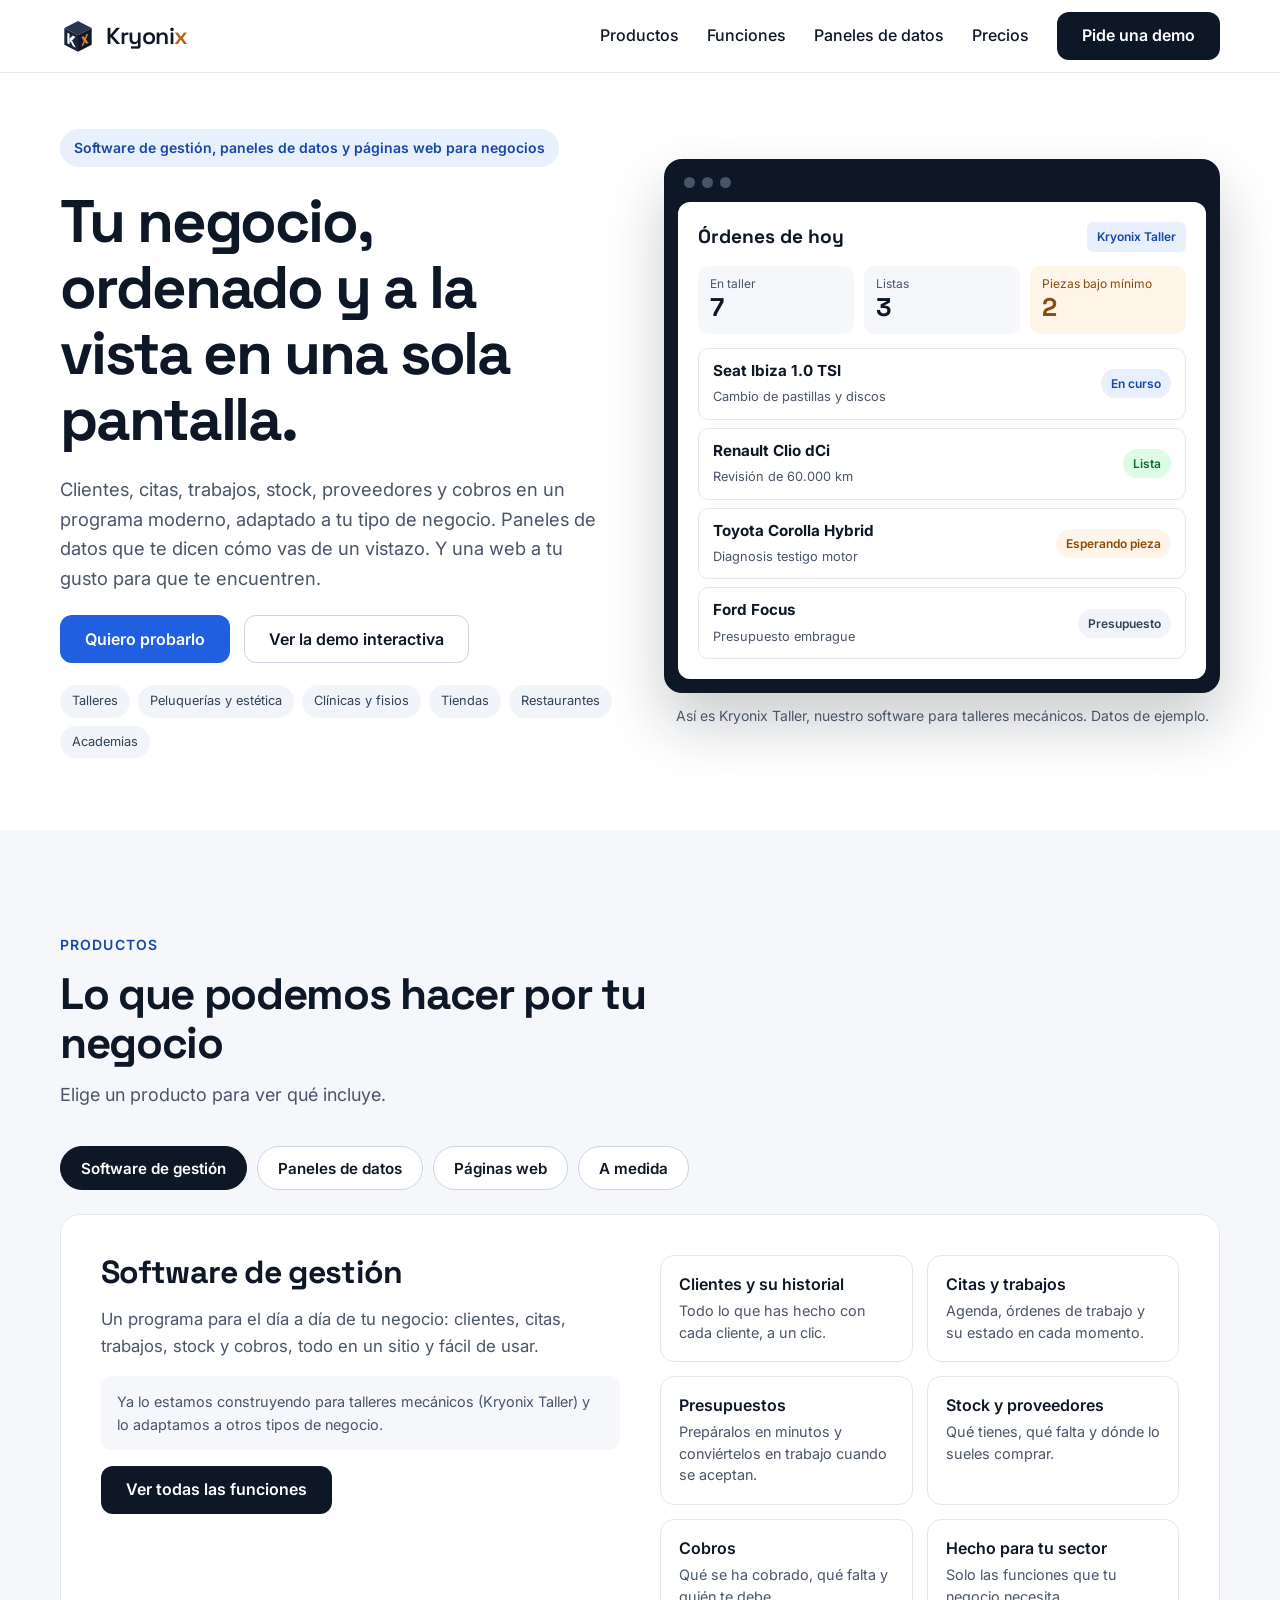
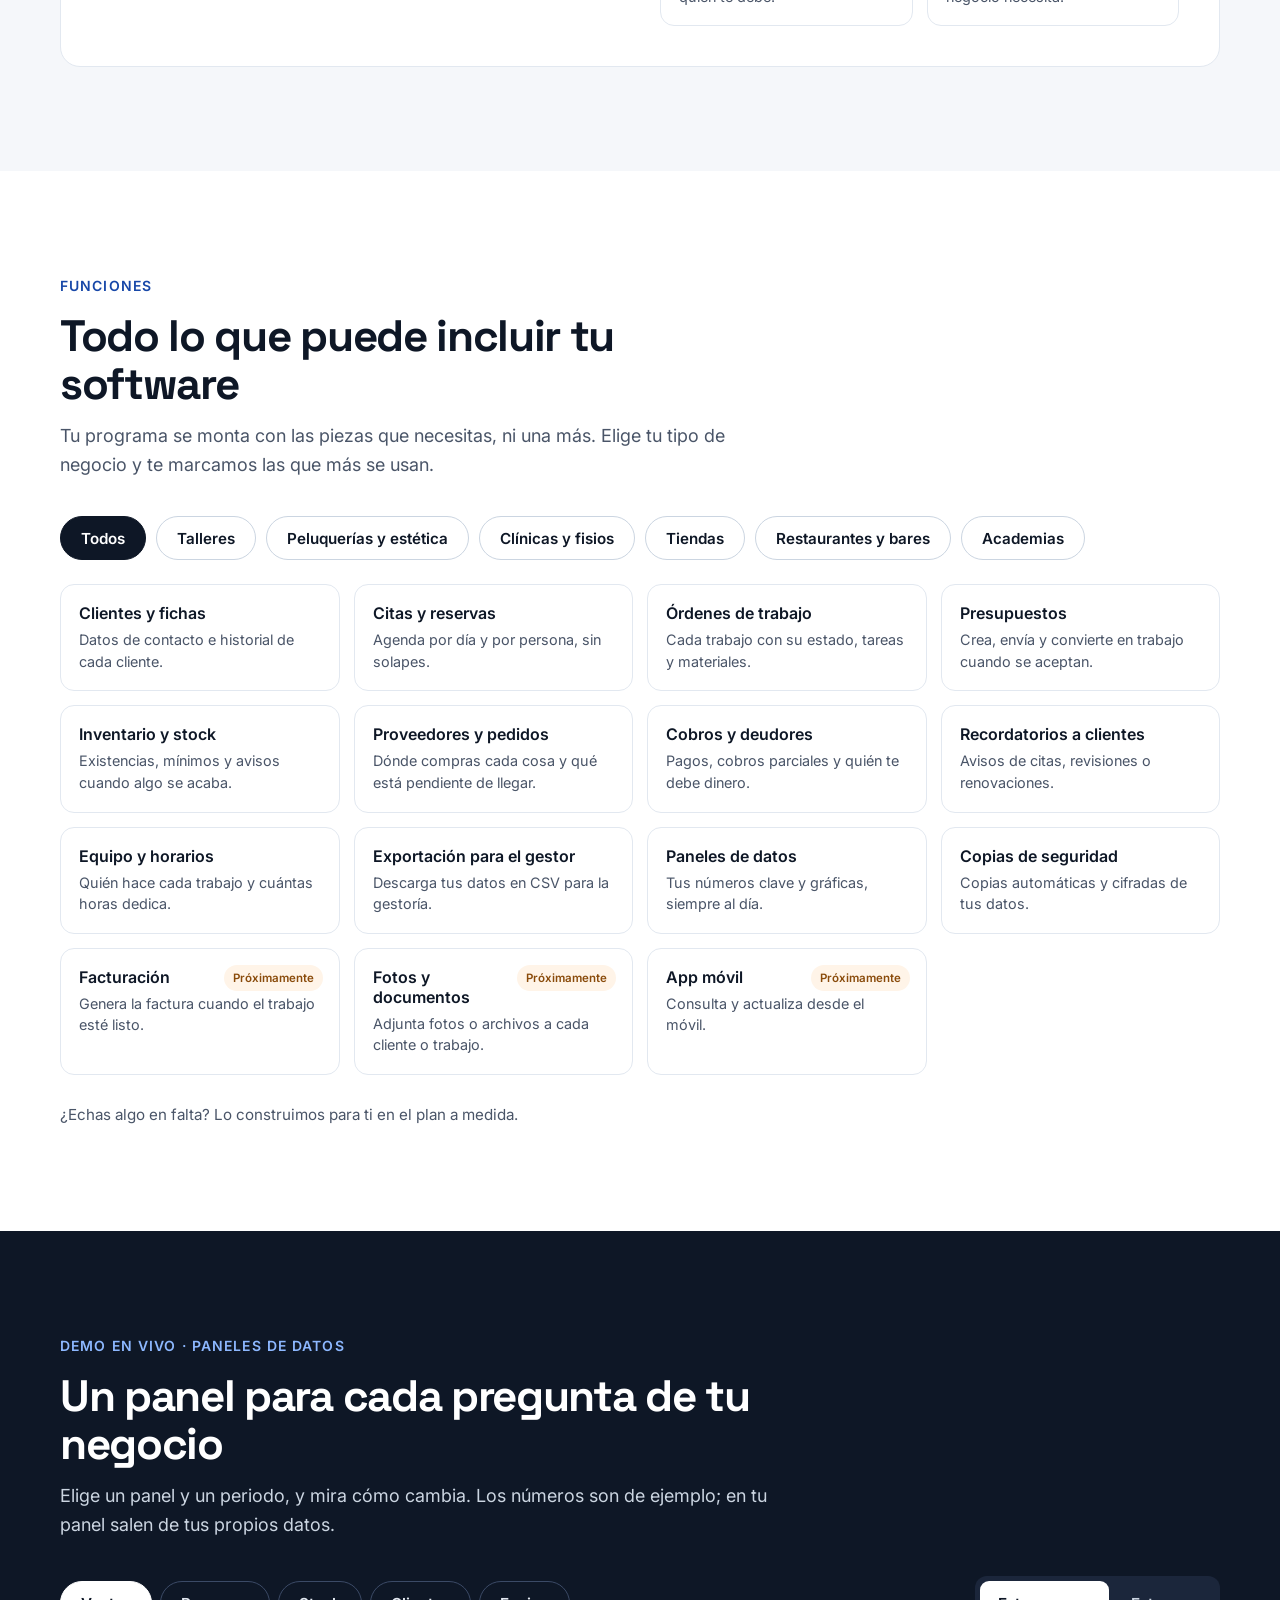
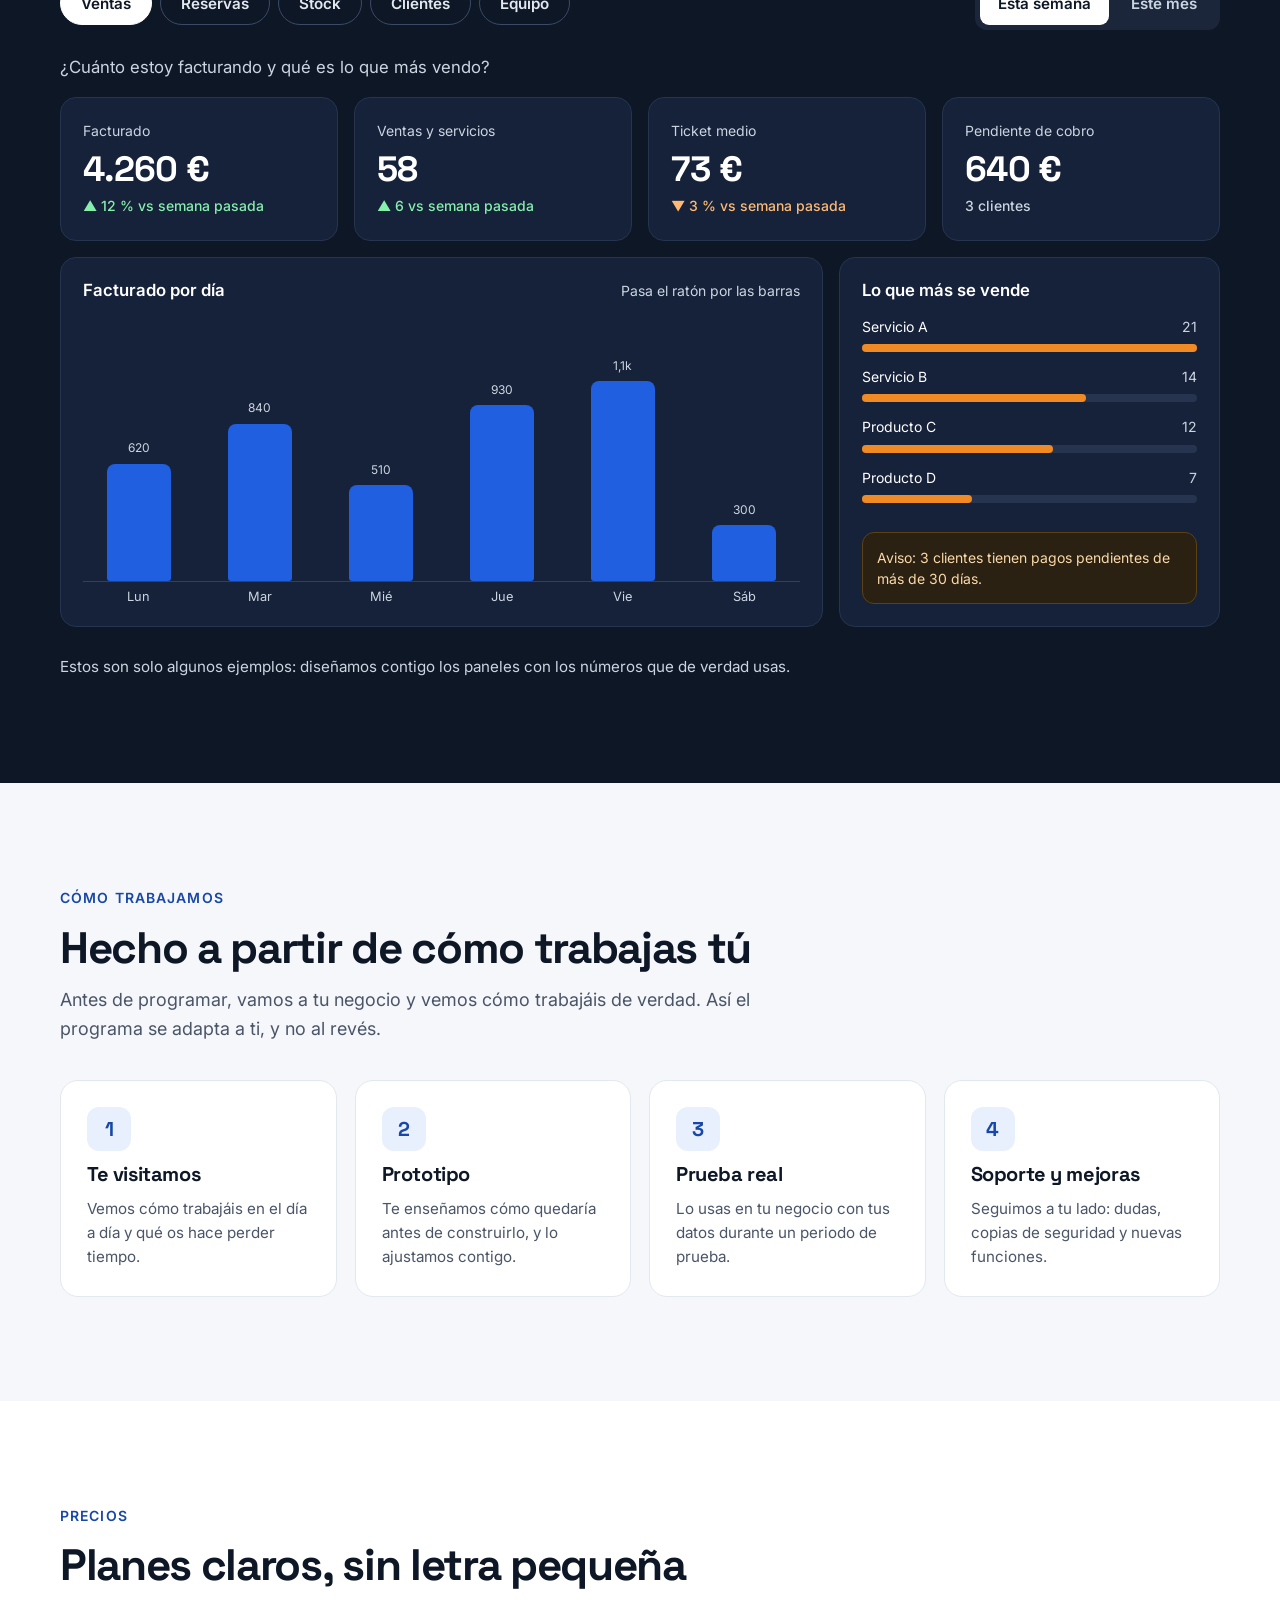
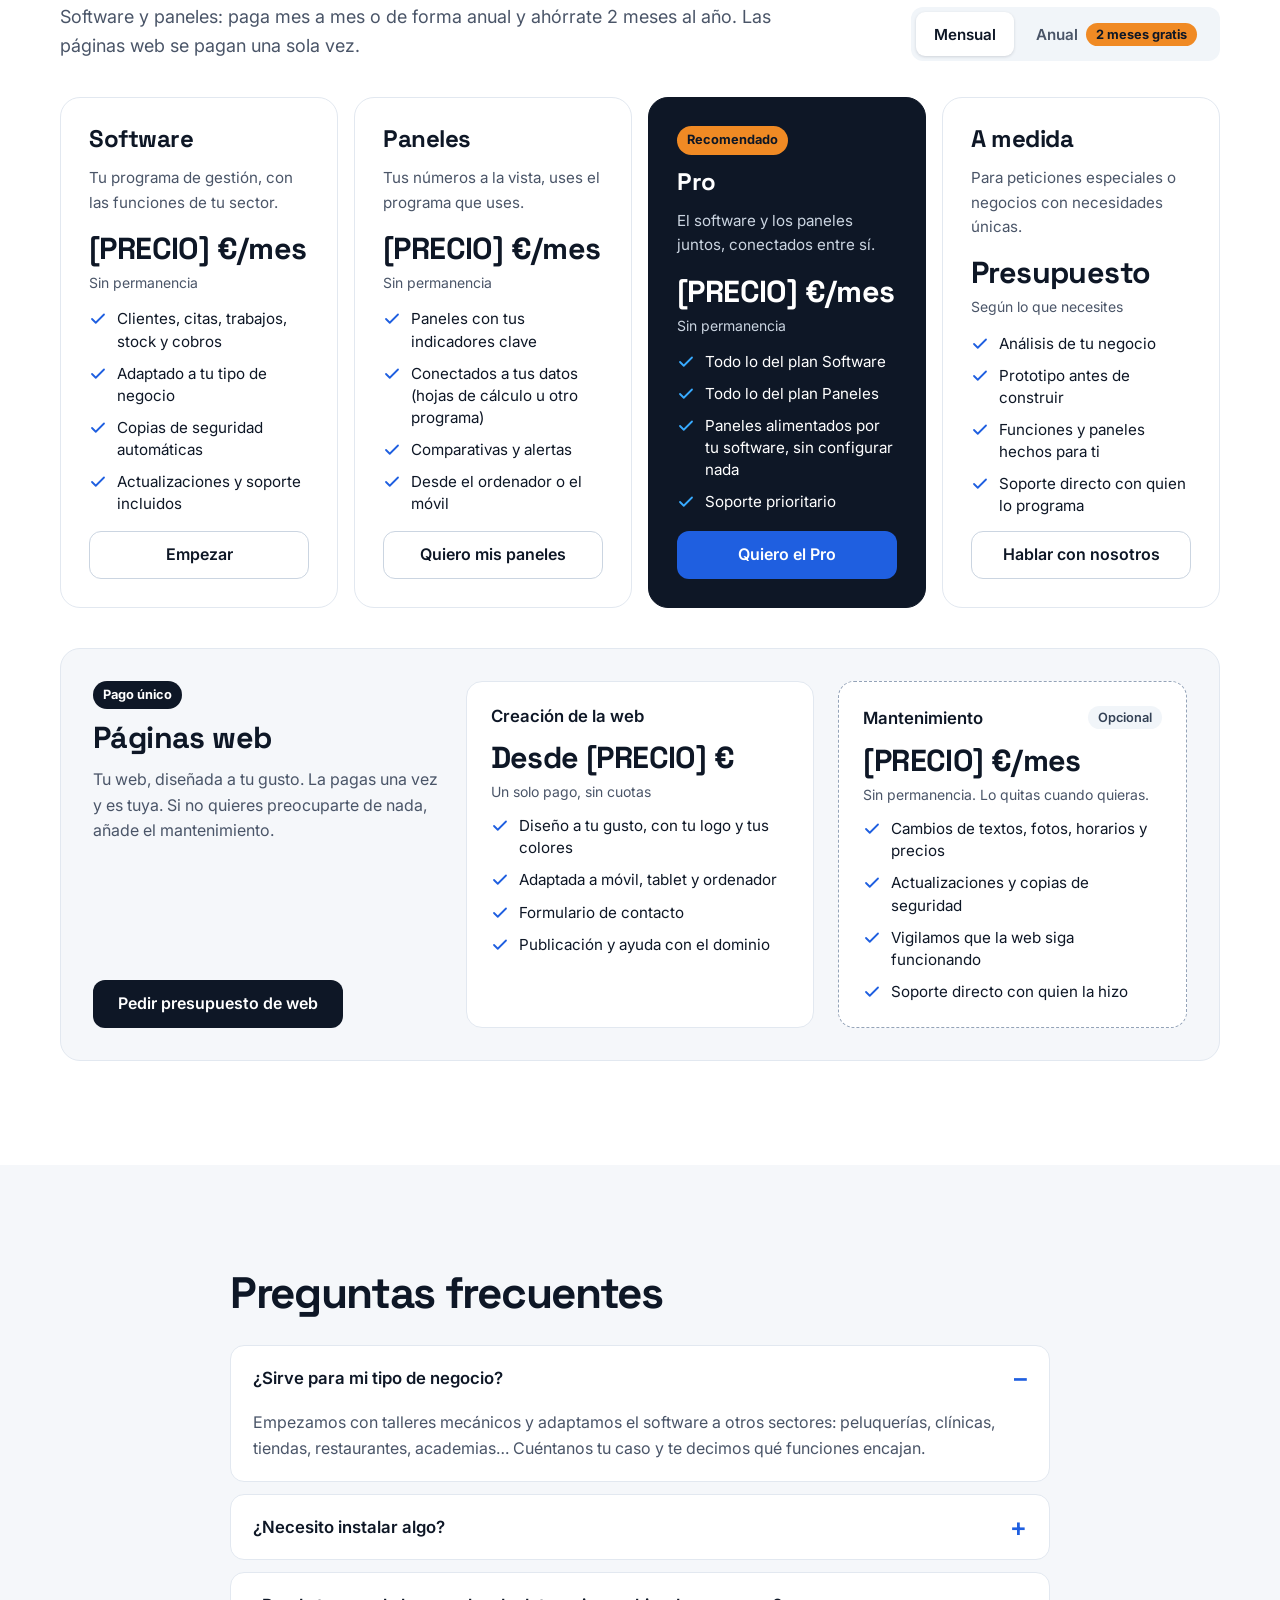
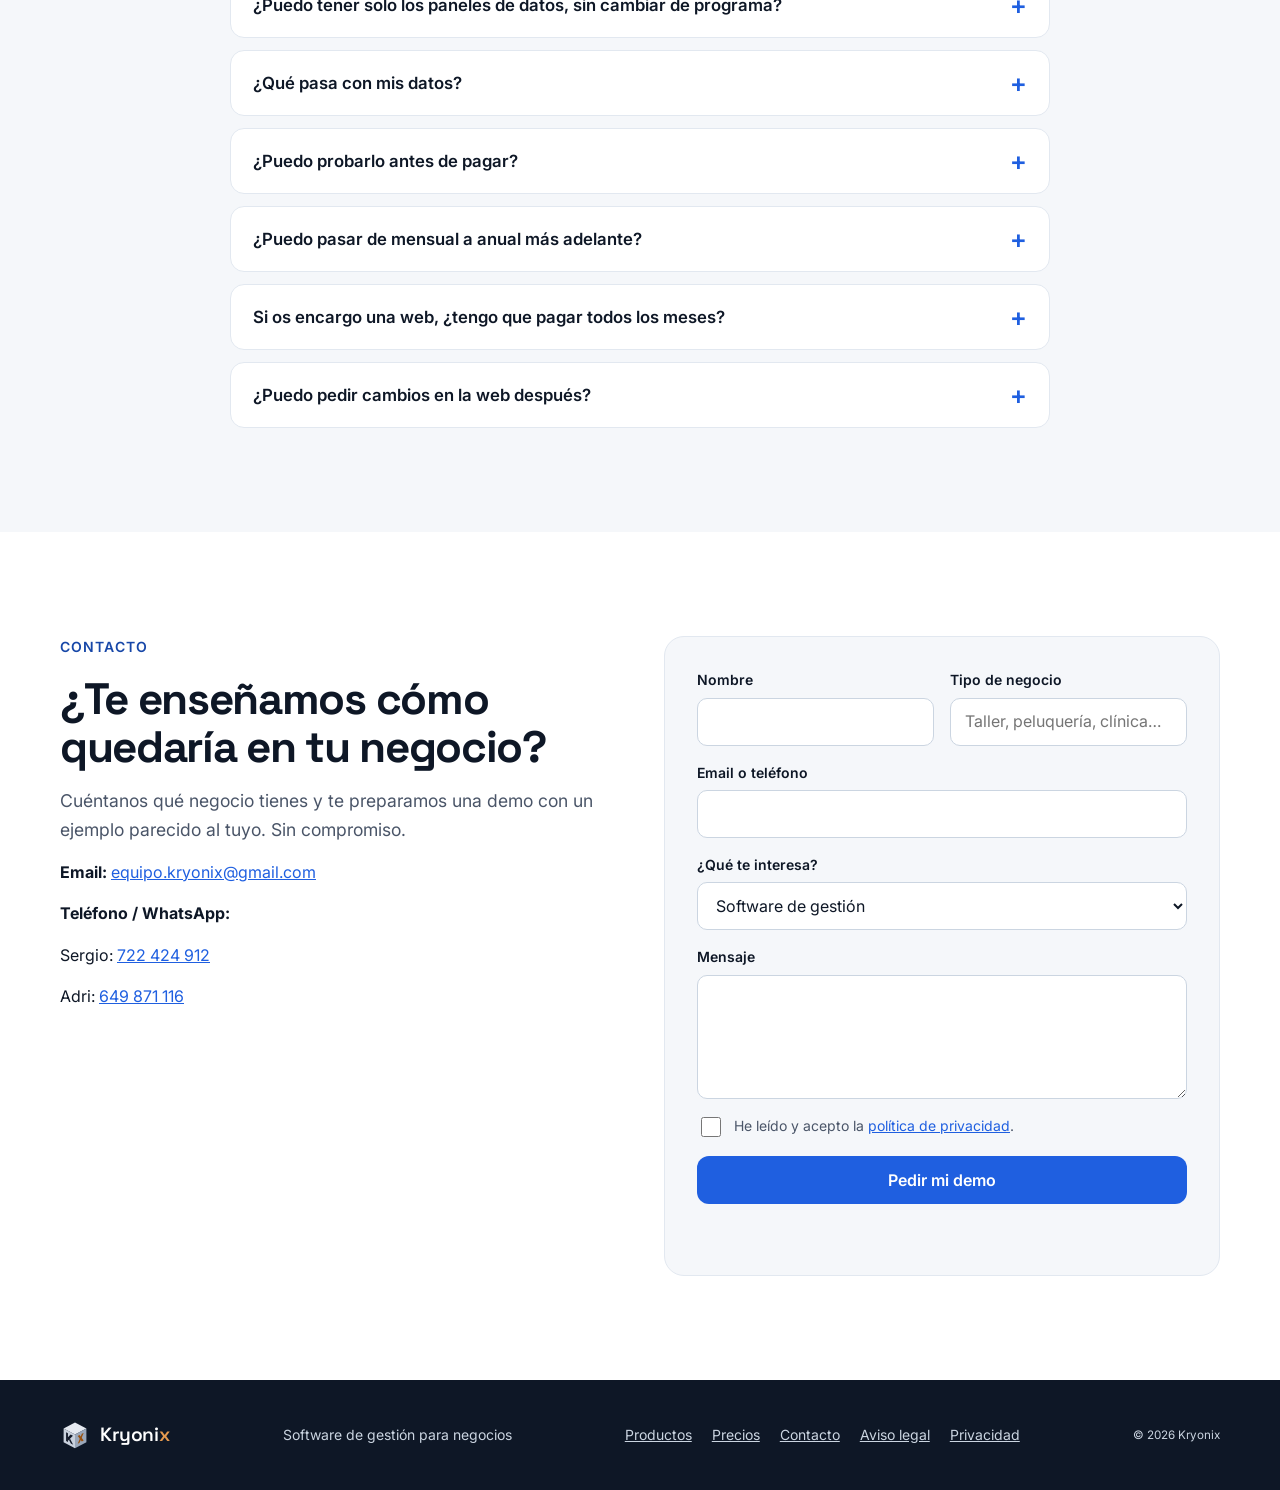
==== index.html @ e0cc0b7f "Primera versión de la web de Kryonix" ====
<!DOCTYPE html>
<!-- lang="es": le dice al navegador, a Google y a los lectores de pantalla que el texto está en español -->
<html lang="es">
<head>
  <meta charset="utf-8">
  <!-- Sin esta línea, el móvil mostraría la web "en miniatura" como si fuera un ordenador -->
  <meta name="viewport" content="width=device-width, initial-scale=1">

  <!-- Título y descripción: es lo que sale en la pestaña y en los resultados de Google -->
  <title>Kryonix · Software de gestión, paneles de datos y páginas web para negocios</title>
  <meta name="description" content="Software de gestión adaptado a tu negocio, paneles de datos para ver cómo vas de un vistazo y páginas web a tu gusto. Talleres, peluquerías, clínicas, tiendas y más.">

  <!-- Iconos: el SVG para navegadores modernos, PNG como respaldo y para iPhone -->
  <link rel="icon" href="img/favicon.svg" type="image/svg+xml">
  <link rel="icon" href="img/favicon-32.png" sizes="32x32" type="image/png">
  <link rel="apple-touch-icon" href="img/apple-touch-icon.png">

  <!-- Open Graph: lo que se ve al compartir el enlace por WhatsApp, LinkedIn... -->
  <meta property="og:title" content="Kryonix · Software para negocios">
  <meta property="og:description" content="Software de gestión, paneles de datos y páginas web para negocios.">
  <meta property="og:image" content="img/logo-512.png">
  <meta property="og:type" content="website">

  <!-- Fuentes de Google. "preconnect" adelanta la conexión para que carguen antes -->
  <link rel="preconnect" href="https://fonts.googleapis.com">
  <link rel="preconnect" href="https://fonts.gstatic.com" crossorigin>
  <link href="https://fonts.googleapis.com/css2?family=Inter:wght@400;500;600&family=Space+Grotesk:wght@500;600;700&display=swap" rel="stylesheet">

  <link rel="stylesheet" href="css/styles.css">

  <!-- "defer": el JS se descarga a la vez que el HTML, pero se ejecuta cuando el HTML ya está listo -->
  <script src="js/main.js" defer></script>
</head>
<body>

  <!-- Enlace oculto que aparece al pulsar Tab: permite a quien navega con teclado saltarse el menú -->
  <a class="saltar" href="#contenido">Saltar al contenido</a>

  <!-- ============ CABECERA Y MENÚ ============ -->
  <header class="cabecera">
    <nav class="nav contenedor" aria-label="Principal">
      <a href="#inicio" class="marca" aria-label="Kryonix, ir al inicio">
        <img src="img/logo.svg" alt="" width="36" height="36">
        <span class="marca__nombre">Kryoni<span class="marca__x">x</span></span>
      </a>

      <!-- Botón de menú (solo visible en móvil). aria-expanded indica si está abierto -->
      <button class="nav__boton" type="button" aria-expanded="false" aria-controls="menu">
        <span class="sr-only">Abrir menú</span>
        <svg width="24" height="24" viewBox="0 0 24 24" aria-hidden="true" fill="none" stroke="currentColor" stroke-width="2" stroke-linecap="round"><path d="M4 7h16M4 12h16M4 17h16"/></svg>
      </button>

      <ul class="nav__menu" id="menu">
        <li><a href="#productos">Productos</a></li>
        <li><a href="#modulos">Funciones</a></li>
        <li><a href="#demo">Paneles de datos</a></li>
        <li><a href="#precios">Precios</a></li>
        <li><a href="#contacto" class="boton boton--oscuro">Pide una demo</a></li>
      </ul>
    </nav>
  </header>

  <main id="contenido">

    <!-- ============ PORTADA ============ -->
    <section id="inicio" class="portada">
      <div class="contenedor portada__grid">
        <div class="portada__texto">
          <span class="etiqueta">Software de gestión, paneles de datos y páginas web para negocios</span>
          <!-- Solo un h1 por página: es el título principal para Google -->
          <h1>Tu negocio, ordenado y a la vista en una sola pantalla.</h1>
          <p class="portada__intro">Clientes, citas, trabajos, stock, proveedores y cobros en un programa moderno, adaptado a tu tipo de negocio. Paneles de datos que te dicen cómo vas de un vistazo. Y una web a tu gusto para que te encuentren.</p>
          <div class="botones">
            <a href="#contacto" class="boton boton--principal">Quiero probarlo</a>
            <a href="#demo" class="boton boton--borde">Ver la demo interactiva</a>
          </div>
          <ul class="chips" aria-label="Sectores">
            <li>Talleres</li><li>Peluquerías y estética</li><li>Clínicas y fisios</li><li>Tiendas</li><li>Restaurantes</li><li>Academias</li>
          </ul>
        </div>

        <!-- Maqueta de la app hecha con HTML y CSS (no es una imagen: pesa menos y se ve nítida) -->
        <figure class="ventana">
          <div class="ventana__marco">
            <div class="ventana__puntos" aria-hidden="true"><span></span><span></span><span></span></div>
            <div class="ventana__contenido">
              <div class="ventana__cabecera">
                <strong>Órdenes de hoy</strong>
                <span class="ventana__producto">Kryonix Taller</span>
              </div>
              <div class="ventana__kpis">
                <div><span>En taller</span><strong>7</strong></div>
                <div><span>Listas</span><strong>3</strong></div>
                <div class="aviso"><span>Piezas bajo mínimo</span><strong>2</strong></div>
              </div>
              <ul class="ordenes">
                <li><div><strong>Seat Ibiza 1.0 TSI</strong><span>Cambio de pastillas y discos</span></div><span class="estado estado--curso">En curso</span></li>
                <li><div><strong>Renault Clio dCi</strong><span>Revisión de 60.000 km</span></div><span class="estado estado--lista">Lista</span></li>
                <li><div><strong>Toyota Corolla Hybrid</strong><span>Diagnosis testigo motor</span></div><span class="estado estado--espera">Esperando pieza</span></li>
                <li><div><strong>Ford Focus</strong><span>Presupuesto embrague</span></div><span class="estado estado--presu">Presupuesto</span></li>
              </ul>
            </div>
          </div>
          <figcaption>Así es Kryonix Taller, nuestro software para talleres mecánicos. Datos de ejemplo.</figcaption>
        </figure>
      </div>
    </section>

    <!-- ============ PRODUCTOS (pestañas) ============ -->
    <section id="productos" class="seccion">
      <div class="contenedor">
        <header class="seccion__cabecera">
          <span class="antetitulo">Productos</span>
          <h2>Lo que podemos hacer por tu negocio</h2>
          <p>Elige un producto para ver qué incluye.</p>
        </header>

        <!-- Patrón "tabs" accesible: role="tablist" + role="tab" + role="tabpanel".
             Todo el contenido está en el HTML (Google lo lee); el JS solo muestra uno y oculta el resto -->
        <div class="pestanas" role="tablist" aria-label="Productos de Kryonix">
          <button class="pildora" role="tab" id="tab-gestion" aria-controls="panel-gestion" aria-selected="true">Software de gestión</button>
          <button class="pildora" role="tab" id="tab-paneles" aria-controls="panel-paneles" aria-selected="false" tabindex="-1">Paneles de datos</button>
          <button class="pildora" role="tab" id="tab-web" aria-controls="panel-web" aria-selected="false" tabindex="-1">Páginas web</button>
          <button class="pildora" role="tab" id="tab-medida" aria-controls="panel-medida" aria-selected="false" tabindex="-1">A medida</button>
        </div>

        <div class="producto" role="tabpanel" id="panel-gestion" aria-labelledby="tab-gestion">
          <div class="producto__texto">
            <h3>Software de gestión</h3>
            <p>Un programa para el día a día de tu negocio: clientes, citas, trabajos, stock y cobros, todo en un sitio y fácil de usar.</p>
            <p class="nota">Ya lo estamos construyendo para talleres mecánicos (Kryonix Taller) y lo adaptamos a otros tipos de negocio.</p>
            <a href="#modulos" class="boton boton--oscuro">Ver todas las funciones</a>
          </div>
          <ul class="tarjetas">
            <li><h4>Clientes y su historial</h4><p>Todo lo que has hecho con cada cliente, a un clic.</p></li>
            <li><h4>Citas y trabajos</h4><p>Agenda, órdenes de trabajo y su estado en cada momento.</p></li>
            <li><h4>Presupuestos</h4><p>Prepáralos en minutos y conviértelos en trabajo cuando se aceptan.</p></li>
            <li><h4>Stock y proveedores</h4><p>Qué tienes, qué falta y dónde lo sueles comprar.</p></li>
            <li><h4>Cobros</h4><p>Qué se ha cobrado, qué falta y quién te debe.</p></li>
            <li><h4>Hecho para tu sector</h4><p>Solo las funciones que tu negocio necesita.</p></li>
          </ul>
        </div>

        <div class="producto" role="tabpanel" id="panel-paneles" aria-labelledby="tab-paneles" hidden>
          <div class="producto__texto">
            <h3>Paneles de datos</h3>
            <p>Paneles que resumen tu negocio en números claros y gráficas: los miras 30 segundos y sabes cómo vas.</p>
            <p class="nota">Funcionan con nuestro software o conectados a los datos que ya tienes, por ejemplo tus hojas de cálculo.</p>
            <a href="#demo" class="boton boton--oscuro">Probar la demo</a>
          </div>
          <ul class="tarjetas">
            <li><h4>Ventas y facturación</h4><p>Cuánto facturas, qué vendes más y qué está pendiente de cobro.</p></li>
            <li><h4>Reservas y ocupación</h4><p>Qué días y horas se llenan y cuáles se quedan vacías.</p></li>
            <li><h4>Stock</h4><p>Qué se gasta más y qué está por debajo del mínimo.</p></li>
            <li><h4>Clientes</h4><p>Cuántos repiten, cuántos son nuevos y quién no vuelve.</p></li>
            <li><h4>Equipo</h4><p>Horas trabajadas y facturadas por persona.</p></li>
            <li><h4>Alertas y comparativas</h4><p>Esta semana frente a la anterior y avisos cuando algo se tuerce.</p></li>
          </ul>
        </div>

        <div class="producto" role="tabpanel" id="panel-web" aria-labelledby="tab-web" hidden>
          <div class="producto__texto">
            <h3>Páginas web</h3>
            <p>Diseñamos y programamos la web de tu negocio a tu gusto: con tu logo, tus colores y lo que quieras enseñar. Como esta misma web.</p>
            <p class="nota">Pago único: la web es tuya. Si quieres que nos encarguemos de mantenerla y actualizarla, hay un mantenimiento mensual opcional.</p>
            <a href="#precios-web" class="boton boton--oscuro">Ver precios de la web</a>
          </div>
          <ul class="tarjetas">
            <li><h4>Diseño a tu medida</h4><p>Partimos de tus preferencias y te enseñamos el diseño antes de programarlo.</p></li>
            <li><h4>Perfecta en el móvil</h4><p>Se adapta a cualquier pantalla: móvil, tablet u ordenador.</p></li>
            <li><h4>Formulario de contacto</h4><p>Tus clientes te escriben desde la web y te llega al email.</p></li>
            <li><h4>Preparada para buscadores</h4><p>Bien estructurada para que Google entienda de qué va tu negocio.</p></li>
            <li><h4>Dominio y publicación</h4><p>Te ayudamos con el dominio (tunegocio.es) y la dejamos publicada.</p></li>
            <li><h4>Interactiva y rápida</h4><p>Secciones con movimiento, demos y galerías que cargan rápido.</p></li>
          </ul>
        </div>

        <div class="producto" role="tabpanel" id="panel-medida" aria-labelledby="tab-medida" hidden>
          <div class="producto__texto">
            <h3>Software a medida</h3>
            <p>¿Tienes necesidades especiales? Partimos de lo que ya hemos construido y lo adaptamos a tu forma de trabajar.</p>
            <p class="nota">Primero escuchamos cómo trabajas; después te enseñamos un prototipo antes de construir nada.</p>
            <a href="#contacto" class="boton boton--oscuro">Contarte mi caso</a>
          </div>
          <ul class="tarjetas">
            <li><h4>Funciones nuevas</h4><p>Lo que tu negocio necesita y no encuentras en ningún programa.</p></li>
            <li><h4>Conexión con lo que usas</h4><p>Aprovechamos tus hojas de cálculo o tu programa actual.</p></li>
            <li><h4>Paneles a medida</h4><p>Los números exactos que quieres ver.</p></li>
            <li><h4>Prototipo antes del desarrollo</h4><p>Ves cómo quedará antes de construirlo.</p></li>
            <li><h4>Soporte cercano</h4><p>Hablas directamente con quien lo programa.</p></li>
            <li><h4>Crece contigo</h4><p>Añadimos funciones cuando las necesites.</p></li>
          </ul>
        </div>
      </div>
    </section>

    <!-- ============ FUNCIONES / MÓDULOS ============ -->
    <section id="modulos" class="seccion seccion--blanca">
      <div class="contenedor">
        <header class="seccion__cabecera">
          <span class="antetitulo">Funciones</span>
          <h2>Todo lo que puede incluir tu software</h2>
          <p>Tu programa se monta con las piezas que necesitas, ni una más. Elige tu tipo de negocio y te marcamos las que más se usan.</p>
        </header>

        <!-- data-sector: guardamos el identificador en el HTML para que el JS lo lea -->
        <div class="filtros" role="group" aria-label="Tipo de negocio">
          <button class="pildora" type="button" data-sector="todos" aria-pressed="true">Todos</button>
          <button class="pildora" type="button" data-sector="taller" aria-pressed="false">Talleres</button>
          <button class="pildora" type="button" data-sector="estetica" aria-pressed="false">Peluquerías y estética</button>
          <button class="pildora" type="button" data-sector="clinica" aria-pressed="false">Clínicas y fisios</button>
          <button class="pildora" type="button" data-sector="tienda" aria-pressed="false">Tiendas</button>
          <button class="pildora" type="button" data-sector="hosteleria" aria-pressed="false">Restaurantes y bares</button>
          <button class="pildora" type="button" data-sector="academia" aria-pressed="false">Academias</button>
        </div>

        <!-- Cada módulo lleva en data-sectores la lista de sectores para los que se recomienda -->
        <ul class="modulos" aria-live="polite">
          <li class="modulo" data-sectores="taller estetica clinica tienda academia"><h3>Clientes y fichas</h3><p>Datos de contacto e historial de cada cliente.</p></li>
          <li class="modulo" data-sectores="estetica clinica hosteleria academia"><h3>Citas y reservas</h3><p>Agenda por día y por persona, sin solapes.</p></li>
          <li class="modulo" data-sectores="taller"><h3>Órdenes de trabajo</h3><p>Cada trabajo con su estado, tareas y materiales.</p></li>
          <li class="modulo" data-sectores="taller tienda"><h3>Presupuestos</h3><p>Crea, envía y convierte en trabajo cuando se aceptan.</p></li>
          <li class="modulo" data-sectores="taller estetica tienda hosteleria"><h3>Inventario y stock</h3><p>Existencias, mínimos y avisos cuando algo se acaba.</p></li>
          <li class="modulo" data-sectores="taller tienda hosteleria"><h3>Proveedores y pedidos</h3><p>Dónde compras cada cosa y qué está pendiente de llegar.</p></li>
          <li class="modulo" data-sectores="taller estetica clinica tienda academia"><h3>Cobros y deudores</h3><p>Pagos, cobros parciales y quién te debe dinero.</p></li>
          <li class="modulo" data-sectores="taller estetica clinica academia"><h3>Recordatorios a clientes</h3><p>Avisos de citas, revisiones o renovaciones.</p></li>
          <li class="modulo" data-sectores="taller estetica clinica hosteleria"><h3>Equipo y horarios</h3><p>Quién hace cada trabajo y cuántas horas dedica.</p></li>
          <li class="modulo" data-sectores="taller estetica clinica tienda hosteleria academia"><h3>Exportación para el gestor</h3><p>Descarga tus datos en CSV para la gestoría.</p></li>
          <li class="modulo" data-sectores="taller estetica clinica tienda hosteleria academia"><h3>Paneles de datos</h3><p>Tus números clave y gráficas, siempre al día.</p></li>
          <li class="modulo" data-sectores="taller estetica clinica tienda hosteleria academia"><h3>Copias de seguridad</h3><p>Copias automáticas y cifradas de tus datos.</p></li>
          <li class="modulo modulo--proximamente" data-sectores="taller estetica clinica tienda academia"><h3>Facturación</h3><p>Genera la factura cuando el trabajo esté listo.</p></li>
          <li class="modulo modulo--proximamente" data-sectores="taller clinica"><h3>Fotos y documentos</h3><p>Adjunta fotos o archivos a cada cliente o trabajo.</p></li>
          <li class="modulo modulo--proximamente" data-sectores="taller estetica clinica tienda hosteleria academia"><h3>App móvil</h3><p>Consulta y actualiza desde el móvil.</p></li>
        </ul>
        <p class="pie-seccion">¿Echas algo en falta? Lo construimos para ti en el plan a medida.</p>
      </div>
    </section>

    <!-- ============ DEMO DE PANELES ============ -->
    <section id="demo" class="seccion seccion--oscura">
      <div class="contenedor">
        <header class="seccion__cabecera">
          <span class="antetitulo">Demo en vivo · Paneles de datos</span>
          <h2>Un panel para cada pregunta de tu negocio</h2>
          <p>Elige un panel y un periodo, y mira cómo cambia. Los números son de ejemplo; en tu panel salen de tus propios datos.</p>
        </header>

        <div class="demo__controles">
          <!-- Los botones de panel los rellena el JS a partir de los datos (así no repetimos información) -->
          <div class="demo__paneles" role="group" aria-label="Tipo de panel" id="demo-paneles"></div>
          <div class="segmentado" role="group" aria-label="Periodo">
            <button type="button" data-periodo="semana" aria-pressed="true">Esta semana</button>
            <button type="button" data-periodo="mes" aria-pressed="false">Este mes</button>
          </div>
        </div>

        <!-- aria-live="polite": los lectores de pantalla anuncian los cambios sin interrumpir -->
        <div class="demo" aria-live="polite">
          <p class="demo__pregunta" id="demo-pregunta"></p>
          <div class="kpis" id="demo-kpis"></div>
          <div class="demo__fila">
            <div class="caja caja--grafica">
              <div class="caja__titulo"><h3 id="demo-grafica-titulo"></h3><span>Pasa el ratón por las barras</span></div>
              <div class="grafica" id="demo-grafica"></div>
            </div>
            <div class="caja caja--lista">
              <h3 id="demo-lista-titulo"></h3>
              <ul class="ranking" id="demo-lista"></ul>
              <p class="alerta" id="demo-aviso"></p>
            </div>
          </div>
        </div>

        <!-- Si alguien tiene el JS desactivado, al menos sabe qué está pasando -->
        <noscript><p>Activa JavaScript para ver la demo interactiva.</p></noscript>
        <p class="pie-seccion">Estos son solo algunos ejemplos: diseñamos contigo los paneles con los números que de verdad usas.</p>
      </div>
    </section>

    <!-- ============ CÓMO TRABAJAMOS ============ -->
    <section id="como" class="seccion">
      <div class="contenedor">
        <header class="seccion__cabecera">
          <span class="antetitulo">Cómo trabajamos</span>
          <h2>Hecho a partir de cómo trabajas tú</h2>
          <p>Antes de programar, vamos a tu negocio y vemos cómo trabajáis de verdad. Así el programa se adapta a ti, y no al revés.</p>
        </header>
        <!-- <ol> porque los pasos tienen un orden -->
        <ol class="pasos">
          <li><span class="pasos__num" aria-hidden="true">1</span><h3>Te visitamos</h3><p>Vemos cómo trabajáis en el día a día y qué os hace perder tiempo.</p></li>
          <li><span class="pasos__num" aria-hidden="true">2</span><h3>Prototipo</h3><p>Te enseñamos cómo quedaría antes de construirlo, y lo ajustamos contigo.</p></li>
          <li><span class="pasos__num" aria-hidden="true">3</span><h3>Prueba real</h3><p>Lo usas en tu negocio con tus datos durante un periodo de prueba.</p></li>
          <li><span class="pasos__num" aria-hidden="true">4</span><h3>Soporte y mejoras</h3><p>Seguimos a tu lado: dudas, copias de seguridad y nuevas funciones.</p></li>
        </ol>
      </div>
    </section>

    <!-- ============ PRECIOS ============ -->
    <section id="precios" class="seccion seccion--blanca">
      <div class="contenedor">
        <div class="precios__cabecera">
          <header class="seccion__cabecera">
            <span class="antetitulo">Precios</span>
            <h2>Planes claros, sin letra pequeña</h2>
            <p>Software y paneles: paga mes a mes o de forma anual y ahórrate 2 meses al año. Las páginas web se pagan una sola vez.</p>
          </header>
          <div class="segmentado segmentado--claro" role="group" aria-label="Forma de pago">
            <button type="button" data-ciclo="mensual" aria-pressed="true">Mensual</button>
            <button type="button" data-ciclo="anual" aria-pressed="false">Anual <span class="insignia">2 meses gratis</span></button>
          </div>
        </div>

        <!-- Cada precio tiene dos versiones en data-mensual y data-anual; el JS cambia el texto -->
        <div class="planes">
          <article class="plan">
            <h3>Software</h3>
            <p class="plan__para">Tu programa de gestión, con las funciones de tu sector.</p>
            <p class="plan__precio" data-mensual="[PRECIO] €/mes" data-anual="[PRECIO] €/año">[PRECIO] €/mes</p>
            <p class="plan__nota" data-mensual="Sin permanencia" data-anual="Te ahorras 2 meses frente al pago mensual">Sin permanencia</p>
            <ul class="lista-check">
              <li>Clientes, citas, trabajos, stock y cobros</li>
              <li>Adaptado a tu tipo de negocio</li>
              <li>Copias de seguridad automáticas</li>
              <li>Actualizaciones y soporte incluidos</li>
            </ul>
            <a href="#contacto" class="boton boton--borde">Empezar</a>
          </article>

          <article class="plan">
            <h3>Paneles</h3>
            <p class="plan__para">Tus números a la vista, uses el programa que uses.</p>
            <p class="plan__precio" data-mensual="[PRECIO] €/mes" data-anual="[PRECIO] €/año">[PRECIO] €/mes</p>
            <p class="plan__nota" data-mensual="Sin permanencia" data-anual="Te ahorras 2 meses frente al pago mensual">Sin permanencia</p>
            <ul class="lista-check">
              <li>Paneles con tus indicadores clave</li>
              <li>Conectados a tus datos (hojas de cálculo u otro programa)</li>
              <li>Comparativas y alertas</li>
              <li>Desde el ordenador o el móvil</li>
            </ul>
            <a href="#contacto" class="boton boton--borde">Quiero mis paneles</a>
          </article>

          <article class="plan plan--destacado">
            <span class="insignia">Recomendado</span>
            <h3>Pro</h3>
            <p class="plan__para">El software y los paneles juntos, conectados entre sí.</p>
            <p class="plan__precio" data-mensual="[PRECIO] €/mes" data-anual="[PRECIO] €/año">[PRECIO] €/mes</p>
            <p class="plan__nota" data-mensual="Sin permanencia" data-anual="Te ahorras 2 meses frente al pago mensual">Sin permanencia</p>
            <ul class="lista-check">
              <li>Todo lo del plan Software</li>
              <li>Todo lo del plan Paneles</li>
              <li>Paneles alimentados por tu software, sin configurar nada</li>
              <li>Soporte prioritario</li>
            </ul>
            <a href="#contacto" class="boton boton--principal">Quiero el Pro</a>
          </article>

          <article class="plan">
            <h3>A medida</h3>
            <p class="plan__para">Para peticiones especiales o negocios con necesidades únicas.</p>
            <p class="plan__precio">Presupuesto</p>
            <p class="plan__nota">Según lo que necesites</p>
            <ul class="lista-check">
              <li>Análisis de tu negocio</li>
              <li>Prototipo antes de construir</li>
              <li>Funciones y paneles hechos para ti</li>
              <li>Soporte directo con quien lo programa</li>
            </ul>
            <a href="#contacto" class="boton boton--borde">Hablar con nosotros</a>
          </article>
        </div>

        <!-- Páginas web: bloque aparte porque se pagan de otra forma (pago único) -->
        <div id="precios-web" class="web-precio">
          <div class="web-precio__intro">
            <span class="insignia insignia--oscura">Pago único</span>
            <h3>Páginas web</h3>
            <p>Tu web, diseñada a tu gusto. La pagas una vez y es tuya. Si no quieres preocuparte de nada, añade el mantenimiento.</p>
            <a href="#contacto" class="boton boton--oscuro">Pedir presupuesto de web</a>
          </div>
          <div class="web-precio__caja">
            <h4>Creación de la web</h4>
            <p class="plan__precio">Desde [PRECIO] €</p>
            <p class="plan__nota">Un solo pago, sin cuotas</p>
            <ul class="lista-check">
              <li>Diseño a tu gusto, con tu logo y tus colores</li>
              <li>Adaptada a móvil, tablet y ordenador</li>
              <li>Formulario de contacto</li>
              <li>Publicación y ayuda con el dominio</li>
            </ul>
          </div>
          <div class="web-precio__caja web-precio__caja--opcional">
            <h4>Mantenimiento <span class="insignia insignia--gris">Opcional</span></h4>
            <p class="plan__precio">[PRECIO] €/mes</p>
            <p class="plan__nota">Sin permanencia. Lo quitas cuando quieras.</p>
            <ul class="lista-check">
              <li>Cambios de textos, fotos, horarios y precios</li>
              <li>Actualizaciones y copias de seguridad</li>
              <li>Vigilamos que la web siga funcionando</li>
              <li>Soporte directo con quien la hizo</li>
            </ul>
          </div>
        </div>
      </div>
    </section>

    <!-- ============ PREGUNTAS FRECUENTES ============ -->
    <!-- <details> y <summary> son un acordeón nativo de HTML: funciona sin JS y es accesible -->
    <section id="faq" class="seccion">
      <div class="contenedor contenedor--estrecho">
        <h2>Preguntas frecuentes</h2>
        <div class="faq">
          <details open>
            <summary>¿Sirve para mi tipo de negocio?</summary>
            <p>Empezamos con talleres mecánicos y adaptamos el software a otros sectores: peluquerías, clínicas, tiendas, restaurantes, academias… Cuéntanos tu caso y te decimos qué funciones encajan.</p>
          </details>
          <details>
            <summary>¿Necesito instalar algo?</summary>
            <p>No. Funciona desde el navegador, en el ordenador de tu negocio o en cualquier otro dispositivo con internet.</p>
          </details>
          <details>
            <summary>¿Puedo tener solo los paneles de datos, sin cambiar de programa?</summary>
            <p>Sí. El plan Paneles se conecta a los datos que ya tienes, como tus hojas de cálculo o lo que exporte tu programa actual.</p>
          </details>
          <details>
            <summary>¿Qué pasa con mis datos?</summary>
            <p>Tus datos son tuyos. Hacemos copias de seguridad cifradas y, si algún día te vas, te los llevas.</p>
          </details>
          <details>
            <summary>¿Puedo probarlo antes de pagar?</summary>
            <p>Sí. Te preparamos una demo y un periodo de prueba en tu propio negocio.</p>
          </details>
          <details>
            <summary>¿Puedo pasar de mensual a anual más adelante?</summary>
            <p>Sí, puedes cambiar cuando quieras y empezar a ahorrar desde ese momento.</p>
          </details>
          <details>
            <summary>Si os encargo una web, ¿tengo que pagar todos los meses?</summary>
            <p>No. La web se paga una sola vez y es tuya. El mantenimiento mensual es opcional: solo si quieres que nos ocupemos de los cambios, las actualizaciones y de que siga funcionando.</p>
          </details>
          <details>
            <summary>¿Puedo pedir cambios en la web después?</summary>
            <p>Sí. Con el mantenimiento, los cambios pequeños (textos, fotos, horarios, precios) están incluidos. Sin mantenimiento, te hacemos presupuesto de cada cambio.</p>
          </details>
        </div>
      </div>
    </section>

    <!-- ============ CONTACTO ============ -->
    <section id="contacto" class="seccion seccion--blanca">
      <div class="contenedor contacto">
        <div class="contacto__texto">
          <span class="antetitulo">Contacto</span>
          <h2>¿Te enseñamos cómo quedaría en tu negocio?</h2>
          <p>Cuéntanos qué negocio tienes y te preparamos una demo con un ejemplo parecido al tuyo. Sin compromiso.</p>
          <p><strong>Email:</strong> <a href="mailto:equipo.kryonix@gmail.com">equipo.kryonix@gmail.com</a></p>
          <p><strong>Teléfono / WhatsApp:</strong></p>
          <p>Sergio: <a href="https://wa.me/34722424912">722 424 912</a></p>
          <p>Adri: <a href="https://wa.me/34649871116">649 871 116</a></p>
        </div>

        <!-- action: la dirección de Formspree a la que se envían los datos (hay que crear la cuenta).
             Si el JS falla, el formulario se envía igual de forma normal: eso se llama "mejora progresiva" -->
        <form class="formulario" id="formulario" action="https://formspree.io/f/TU_ID_DE_FORMSPREE" method="POST">
          <div class="formulario__fila">
            <div class="campo">
              <label for="nombre">Nombre</label>
              <input id="nombre" name="nombre" type="text" autocomplete="name" required>
            </div>
            <div class="campo">
              <label for="negocio">Tipo de negocio</label>
              <input id="negocio" name="negocio" type="text" placeholder="Taller, peluquería, clínica…">
            </div>
          </div>
          <div class="campo">
            <label for="contacto-dato">Email o teléfono</label>
            <input id="contacto-dato" name="contacto" type="text" autocomplete="email" required>
          </div>
          <div class="campo">
            <label for="interes">¿Qué te interesa?</label>
            <select id="interes" name="interes">
              <option>Software de gestión</option>
              <option>Paneles de datos</option>
              <option>Plan Pro (software + paneles)</option>
              <option>Página web</option>
              <option>Algo a medida</option>
              <option>Aún no lo sé</option>
            </select>
          </div>
          <div class="campo">
            <label for="mensaje">Mensaje</label>
            <textarea id="mensaje" name="mensaje" rows="4"></textarea>
          </div>
          <!-- En España (RGPD) hay que informar de qué se hace con los datos antes de enviarlos -->
          <label class="consentimiento">
            <input type="checkbox" name="acepta_privacidad" required>
            <span>He leído y acepto la <a href="privacidad.html">política de privacidad</a>.</span>
          </label>
          <!-- Campo trampa contra bots: invisible para personas; si se rellena, Formspree lo descarta -->
          <input type="text" name="_gotcha" class="trampa" tabindex="-1" autocomplete="off" aria-hidden="true">
          <button type="submit" class="boton boton--principal boton--ancho">Pedir mi demo</button>
          <p class="formulario__estado" id="formulario-estado" role="status"></p>
        </form>
      </div>
    </section>
  </main>

  <!-- ============ PIE ============ -->
  <footer class="pie">
    <div class="contenedor pie__grid">
      <a href="#inicio" class="marca marca--clara" aria-label="Kryonix, ir al inicio">
        <img src="img/logo-oscuro.svg" alt="" width="30" height="30">
        <span class="marca__nombre">Kryoni<span class="marca__x">x</span></span>
      </a>
      <span>Software de gestión para negocios</span>
      <nav aria-label="Pie de página">
        <a href="#productos">Productos</a>
        <a href="#precios">Precios</a>
        <a href="#contacto">Contacto</a>
        <a href="aviso-legal.html">Aviso legal</a>
        <a href="privacidad.html">Privacidad</a>
      </nav>
      <!-- El año lo pone el JS para no tener que cambiarlo cada enero -->
      <small>© <span id="anio">2026</span> Kryonix</small>
    </div>
  </footer>
</body>
</html>
---- css/styles.css ----
/* =========================================================================
   KRYONIX · Hoja de estilos
   Orden: 1) variables  2) base  3) utilidades  4) componentes  5) secciones
   Escrita "mobile first": los estilos base son para móvil y con
   @media (min-width: ...) añadimos cambios para pantallas más grandes.
   ========================================================================= */

/* ---------- 1. VARIABLES ----------
   Guardamos colores, tamaños y radios en un solo sitio. Si mañana cambia el
   azul de la marca, se cambia aquí y se actualiza en toda la web. */
:root {
  --tinta: #0E1726;          /* texto principal y fondos oscuros */
  --tinta-suave: #4A5568;    /* texto secundario (contraste 7:1 sobre blanco) */
  --fondo: #F5F7FA;          /* fondo gris muy claro */
  --blanco: #FFFFFF;
  --borde: #E2E8F0;
  --borde-fuerte: #CBD5E1;

  --azul: #1F5FE0;           /* botones y enlaces */
  --azul-oscuro: #1747A8;
  --azul-claro: #E8EFFD;
  --ambar: #F08A24;          /* acentos (insignias, barras) */
  --ambar-texto: #B8661A;    /* la "x" del nombre sobre fondo claro */

  --oscuro-caja: #16213A;    /* cajas dentro de la sección oscura */
  --oscuro-borde: #26344F;
  --texto-sobre-oscuro: #CBD5E1;

  --fuente-titulos: 'Space Grotesk', system-ui, sans-serif;
  --fuente-texto: 'Inter', system-ui, sans-serif;

  --radio: 14px;
  --radio-grande: 20px;
  --sombra: 0 16px 32px rgba(14, 23, 38, .10);
  --ancho-max: 1200px;
}

/* ---------- 2. BASE ---------- */

/* box-sizing: border-box hace que el padding y el borde cuenten dentro del
   ancho. Sin esto, width: 100% + padding se sale de la pantalla. */
*, *::before, *::after { box-sizing: border-box; }

html {
  scroll-behavior: smooth;           /* al pulsar un enlace del menú, desliza en vez de saltar */
  scroll-padding-top: 80px;          /* deja hueco para la cabecera fija al llegar a una sección */
}

body {
  margin: 0;
  font-family: var(--fuente-texto);
  font-size: 1rem;                   /* 16 px: el mínimo cómodo para leer en móvil */
  line-height: 1.6;
  color: var(--tinta);
  background: var(--fondo);
  -webkit-font-smoothing: antialiased;
}

h1, h2, h3, h4 {
  font-family: var(--fuente-titulos);
  line-height: 1.1;
  letter-spacing: -0.02em;
  margin: 0;
}

/* clamp(mínimo, preferido, máximo): el tamaño crece con la pantalla
   pero nunca baja del mínimo ni pasa del máximo. Así no hacen falta
   media queries para los títulos. */
h1 { font-size: clamp(2.4rem, 5vw + 1rem, 3.75rem); letter-spacing: -0.035em; }
h2 { font-size: clamp(2rem, 2.5vw + 1rem, 2.75rem); letter-spacing: -0.03em; }
h3 { font-size: 1.25rem; }

p { margin: 0; }
img, svg { display: block; max-width: 100%; }
ul, ol { margin: 0; padding: 0; list-style: none; }

a { color: var(--azul); }
a:hover { color: var(--azul-oscuro); }

/* Foco visible para quien navega con teclado. :focus-visible solo
   aparece con teclado, no al hacer clic con el ratón. */
:focus-visible {
  outline: 3px solid var(--azul);
  outline-offset: 2px;
  border-radius: 6px;
}

/* Si la persona ha pedido en su sistema "reducir movimiento", lo respetamos */
@media (prefers-reduced-motion: reduce) {
  html { scroll-behavior: auto; }
  *, *::before, *::after { transition: none !important; animation: none !important; }
}

/* ---------- 3. UTILIDADES ---------- */

/* Contenedor: centra el contenido y limita el ancho para que las líneas
   no sean larguísimas en pantallas grandes */
.contenedor {
  width: 100%;
  max-width: var(--ancho-max);
  margin-inline: auto;
  padding-inline: 20px;
}
.contenedor--estrecho { max-width: 860px; }

/* Oculto a la vista pero leído por lectores de pantalla */
.sr-only {
  position: absolute; width: 1px; height: 1px; padding: 0; margin: -1px;
  overflow: hidden; clip: rect(0 0 0 0); white-space: nowrap; border: 0;
}

.saltar {
  position: absolute; left: 16px; top: -60px; z-index: 100;
  background: var(--tinta); color: var(--blanco);
  padding: 12px 16px; border-radius: 10px; text-decoration: none;
}
.saltar:focus { top: 16px; }

/* ---------- 4. COMPONENTES ---------- */

/* Botones. Usamos una clase base (.boton) y modificadores (.boton--principal...).
   Esta forma de nombrar se llama BEM: bloque__elemento--modificador */
.boton {
  display: inline-flex;
  align-items: center;
  justify-content: center;
  gap: 8px;
  min-height: 48px;                  /* objetivo táctil cómodo para el dedo */
  padding: 12px 24px;
  border-radius: 12px;
  border: 1px solid transparent;
  font: 600 1rem/1.2 var(--fuente-texto);
  text-decoration: none;
  cursor: pointer;
  transition: transform .15s ease, box-shadow .15s ease, background-color .15s ease;
}
.boton:hover { transform: translateY(-2px); box-shadow: 0 8px 20px rgba(14, 23, 38, .18); }
.boton--principal { background: var(--azul); color: var(--blanco); }
.boton--principal:hover { background: var(--azul-oscuro); color: var(--blanco); }
.boton--oscuro { background: var(--tinta); color: var(--blanco); }
.boton--oscuro:hover { color: var(--blanco); }
.boton--borde { background: var(--blanco); color: var(--tinta); border-color: var(--borde-fuerte); }
.boton--borde:hover { color: var(--tinta); }
.boton--ancho { width: 100%; }

.botones { display: flex; flex-wrap: wrap; gap: 14px; }

/* Píldoras: los botones redondeados de pestañas y filtros */
.pildora {
  min-height: 44px;
  padding: 10px 20px;
  border-radius: 999px;
  border: 1px solid var(--borde-fuerte);
  background: var(--blanco);
  color: var(--tinta);
  font: 600 .95rem var(--fuente-texto);
  cursor: pointer;
  transition: background-color .15s ease, color .15s ease;
}
.pildora:hover { border-color: var(--tinta); }
/* El estado se lee de los atributos ARIA: así estilo y accesibilidad van siempre juntos */
.pildora[aria-selected="true"],
.pildora[aria-pressed="true"] { background: var(--tinta); color: var(--blanco); border-color: var(--tinta); }

.etiqueta {
  display: inline-block;
  background: var(--azul-claro);
  color: var(--azul-oscuro);
  font-size: .875rem;
  font-weight: 600;
  padding: 8px 14px;
  border-radius: 999px;
}

.antetitulo {
  display: block;
  font-size: .875rem;
  font-weight: 600;
  color: var(--azul-oscuro);
  letter-spacing: .08em;
  text-transform: uppercase;
  margin-bottom: 14px;
}

.insignia {
  display: inline-block;
  background: var(--ambar);
  color: var(--tinta);
  font-size: .8rem;
  font-weight: 700;
  padding: 4px 10px;
  border-radius: 999px;
  white-space: nowrap;
}
.insignia--oscura { background: var(--tinta); color: var(--blanco); }
.insignia--gris { background: #F1F5F9; color: #334155; font-weight: 600; }

/* Lista con iconos de check. El icono es un SVG dentro del CSS (data URI),
   así no repetimos el SVG en cada <li> del HTML */
.lista-check { display: flex; flex-direction: column; gap: 10px; }
.lista-check li {
  position: relative;
  padding-left: 28px;
  font-size: .95rem;
  line-height: 1.45;
}
.lista-check li::before {
  content: "";
  position: absolute; left: 0; top: 2px;
  width: 18px; height: 18px;
  background: url("data:image/svg+xml,%3Csvg xmlns='http://www.w3.org/2000/svg' viewBox='0 0 24 24' fill='none' stroke='%231F5FE0' stroke-width='2.4' stroke-linecap='round' stroke-linejoin='round'%3E%3Cpath d='M20 6L9 17l-5-5'/%3E%3C/svg%3E") no-repeat center / contain;
}

/* Segmentado: dos opciones juntas (semana/mes, mensual/anual) */
.segmentado {
  display: inline-flex;
  gap: 4px;
  padding: 5px;
  border-radius: 12px;
  background: #1B263B;
}
.segmentado button {
  display: inline-flex; align-items: center; gap: 8px;
  min-height: 44px;
  padding: 10px 18px;
  border: none;
  border-radius: 9px;
  background: transparent;
  color: var(--texto-sobre-oscuro);
  font: 600 .95rem var(--fuente-texto);
  cursor: pointer;
}
.segmentado button[aria-pressed="true"] { background: var(--blanco); color: var(--tinta); }
.segmentado--claro { background: #F1F5F9; }
.segmentado--claro button { color: var(--tinta-suave); }
.segmentado--claro button[aria-pressed="true"] { box-shadow: 0 1px 3px rgba(14, 23, 38, .15); }

/* Marca (logo + nombre) */
.marca {
  display: inline-flex;
  align-items: center;
  gap: 10px;
  text-decoration: none;
  color: var(--tinta);
}
.marca__nombre { font: 600 1.45rem var(--fuente-titulos); letter-spacing: -0.02em; }
.marca__x { color: var(--ambar-texto); }
.marca--clara { color: var(--blanco); }
.marca--clara .marca__nombre { font-size: 1.2rem; }
.marca--clara .marca__x { color: #E59A4F; }

/* ---------- 5. SECCIONES ---------- */

/* Cabecera fija arriba: position: sticky la mantiene visible al hacer scroll */
.cabecera {
  position: sticky;
  top: 0;
  z-index: 50;
  background: rgba(255, 255, 255, .92);
  backdrop-filter: blur(8px);        /* desenfoca lo que pasa por debajo */
  border-bottom: 1px solid var(--borde);
}
.nav {
  display: flex;
  align-items: center;
  justify-content: space-between;
  gap: 16px;
  min-height: 72px;
  position: relative;
}
.nav__boton {
  display: inline-flex; align-items: center; justify-content: center;
  width: 48px; height: 48px;
  border: 1px solid var(--borde-fuerte);
  border-radius: 12px;
  background: var(--blanco);
  color: var(--tinta);
  cursor: pointer;
}

/* En móvil el menú es un desplegable bajo la cabecera, oculto por defecto */
.nav__menu {
  display: none;
  position: absolute;
  top: 100%; left: 0; right: 0;
  flex-direction: column;
  gap: 4px;
  padding: 12px 20px 20px;
  background: var(--blanco);
  border-bottom: 1px solid var(--borde);
  box-shadow: var(--sombra);
}
.nav__menu.abierto { display: flex; }   /* el JS añade/quita la clase "abierto" */
.nav__menu a:not(.boton) {
  display: block;
  padding: 12px 4px;
  color: var(--tinta);
  text-decoration: none;
  font-weight: 500;
}
.nav__menu a:not(.boton):hover { color: var(--azul); }
.nav__menu .boton { margin-top: 8px; width: 100%; }

/* A partir de 900 px hay sitio: el menú se ve en línea y el botón desaparece */
@media (min-width: 900px) {
  .nav__boton { display: none; }
  .nav__menu {
    display: flex;
    position: static;
    flex-direction: row;
    align-items: center;
    gap: 28px;
    padding: 0;
    background: none;
    border: 0;
    box-shadow: none;
  }
  .nav__menu a:not(.boton) { padding: 0; }
  .nav__menu .boton { margin: 0; width: auto; }
}

/* Secciones genéricas */
.seccion { padding-block: 72px; }
.seccion--blanca { background: var(--blanco); }
.seccion--oscura { background: var(--tinta); color: var(--blanco); }
.seccion--oscura .antetitulo { color: #8DB8FF; }
.seccion--oscura .seccion__cabecera p,
.seccion--oscura .pie-seccion { color: var(--texto-sobre-oscuro); }
@media (min-width: 900px) { .seccion { padding-block: 104px; } }

.seccion__cabecera { max-width: 720px; margin-bottom: 36px; }
.seccion__cabecera p { margin-top: 14px; font-size: 1.125rem; color: var(--tinta-suave); }
.pie-seccion { margin-top: 28px; color: var(--tinta-suave); font-size: .95rem; }

/* --- Portada --- */
.portada { background: var(--blanco); padding-block: 56px 72px; }
/* Grid con auto-fit: si caben dos columnas de 420 px, pone dos; si no, una.
   Así la portada se adapta al móvil sin media query */
.portada__grid {
  display: grid;
  grid-template-columns: repeat(auto-fit, minmax(min(100%, 420px), 1fr));
  gap: 48px;
  align-items: center;
}
.portada__texto { display: flex; flex-direction: column; gap: 22px; align-items: flex-start; }
.portada__intro { font-size: 1.15rem; color: var(--tinta-suave); max-width: 540px; }
.chips { display: flex; flex-wrap: wrap; gap: 8px; }
.chips li { font-size: .8rem; color: #334155; background: #F1F5F9; border-radius: 999px; padding: 6px 12px; }

/* Maqueta de ventana de la app */
.ventana { margin: 0; display: flex; flex-direction: column; gap: 12px; }
.ventana figcaption { font-size: .875rem; color: var(--tinta-suave); text-align: center; }
.ventana__marco { background: var(--tinta); border-radius: 18px; padding: 14px; box-shadow: 0 30px 60px rgba(14, 23, 38, .22); }
.ventana__puntos { display: flex; gap: 7px; padding: 4px 6px 14px; }
.ventana__puntos span { width: 11px; height: 11px; border-radius: 50%; background: #475569; }
.ventana__contenido { background: var(--blanco); border-radius: 12px; padding: 20px; display: flex; flex-direction: column; gap: 14px; }
.ventana__cabecera { display: flex; justify-content: space-between; align-items: center; gap: 12px; }
.ventana__cabecera strong { font: 700 1.2rem var(--fuente-titulos); }
.ventana__producto { font-size: .75rem; font-weight: 600; color: var(--azul-oscuro); background: var(--azul-claro); padding: 5px 10px; border-radius: 6px; }
.ventana__kpis { display: grid; grid-template-columns: repeat(3, minmax(0, 1fr)); gap: 10px; }
.ventana__kpis div { background: var(--fondo); border-radius: 10px; padding: 10px 12px; }
.ventana__kpis span { display: block; font-size: .75rem; color: var(--tinta-suave); line-height: 1.3; }
.ventana__kpis strong { font: 700 1.6rem var(--fuente-titulos); }
.ventana__kpis .aviso { background: #FFF4E8; }
.ventana__kpis .aviso span, .ventana__kpis .aviso strong { color: #8A4B0B; }
.ordenes { display: flex; flex-direction: column; gap: 8px; }
.ordenes li { display: flex; justify-content: space-between; align-items: center; gap: 12px; padding: 10px 14px; border: 1px solid var(--borde); border-radius: 10px; }
.ordenes strong { display: block; font-size: .95rem; }
.ordenes div span { font-size: .8rem; color: var(--tinta-suave); }
.estado { flex: none; font-size: .75rem; font-weight: 600; padding: 5px 10px; border-radius: 999px; }
.estado--curso { background: var(--azul-claro); color: var(--azul-oscuro); }
.estado--lista { background: #DCFCE7; color: #166534; }
.estado--espera { background: #FFF4E8; color: #8A4B0B; }
.estado--presu { background: #F1F5F9; color: #334155; }

/* --- Productos --- */
.pestanas { display: flex; flex-wrap: wrap; gap: 10px; margin-bottom: 24px; }
.producto {
  display: grid;
  grid-template-columns: repeat(auto-fit, minmax(min(100%, 340px), 1fr));
  gap: 40px;
  background: var(--blanco);
  border: 1px solid var(--borde);
  border-radius: var(--radio-grande);
  padding: clamp(24px, 4vw, 40px);
}
/* [hidden] por defecto oculta, pero un "display: grid" lo anularía; con esto lo aseguramos */
.producto[hidden] { display: none; }
.producto__texto { display: flex; flex-direction: column; gap: 16px; align-items: flex-start; }
.producto__texto h3 { font-size: 2rem; }
.producto__texto p { color: var(--tinta-suave); font-size: 1.05rem; }
.nota { font-size: .9rem !important; background: var(--fondo); border-radius: 10px; padding: 14px 16px; }

.tarjetas {
  display: grid;
  grid-template-columns: repeat(auto-fill, minmax(min(100%, 220px), 1fr));
  gap: 14px;
}
.tarjetas li {
  border: 1px solid var(--borde);
  border-radius: var(--radio);
  padding: 18px;
  transition: transform .2s ease, box-shadow .2s ease;
}
.tarjetas li:hover { transform: translateY(-4px); box-shadow: var(--sombra); }
.tarjetas h4 { font: 600 1rem var(--fuente-texto); letter-spacing: 0; margin-bottom: 6px; }
.tarjetas p { font-size: .9rem; color: var(--tinta-suave); line-height: 1.5; }

/* --- Módulos --- */
.filtros { display: flex; flex-wrap: wrap; gap: 10px; margin-bottom: 24px; }
.modulos {
  display: grid;
  grid-template-columns: repeat(auto-fill, minmax(min(100%, 250px), 1fr));
  gap: 14px;
}
.modulo {
  position: relative;
  background: var(--blanco);
  border: 1px solid var(--borde);
  border-radius: var(--radio);
  padding: 18px;
  transition: opacity .2s ease, border-color .2s ease, box-shadow .2s ease;
}
.modulo h3 { font: 600 1rem var(--fuente-texto); letter-spacing: 0; margin-bottom: 6px; }
/* Solo dejamos hueco a la derecha cuando hay etiqueta, para que el título no la pise */
.modulo--proximamente h3, .modulo.recomendado h3 { padding-right: 104px; }
.modulo p { font-size: .9rem; color: var(--tinta-suave); line-height: 1.5; }
/* ::after crea la etiqueta sin tocar el HTML */
.modulo--proximamente::after,
.modulo.recomendado::after {
  position: absolute; top: 16px; right: 16px;
  font-size: .72rem; font-weight: 600;
  padding: 4px 9px; border-radius: 999px;
}
.modulo--proximamente::after { content: "Próximamente"; background: #FFF4E8; color: #8A4B0B; }
.modulo.recomendado { border-color: var(--azul); box-shadow: inset 0 0 0 1px var(--azul); }
.modulo.recomendado::after { content: "Recomendado"; background: var(--azul); color: var(--blanco); }
.modulo.atenuado { opacity: .45; }

/* --- Demo de paneles --- */
.demo__controles { display: flex; flex-wrap: wrap; justify-content: space-between; align-items: center; gap: 16px; margin-bottom: 24px; }
.demo__paneles { display: flex; flex-wrap: wrap; gap: 8px; }
.demo__paneles .pildora { background: transparent; color: #E2E8F0; border-color: #3B4A66; }
.demo__paneles .pildora[aria-pressed="true"] { background: var(--blanco); color: var(--tinta); border-color: var(--blanco); }
.demo { display: flex; flex-direction: column; gap: 16px; }
.demo__pregunta { color: var(--texto-sobre-oscuro); font-size: 1.05rem; }

.kpis { display: grid; grid-template-columns: repeat(auto-fit, minmax(min(100%, 200px), 1fr)); gap: 16px; }
.kpi, .caja { background: var(--oscuro-caja); border: 1px solid var(--oscuro-borde); border-radius: 16px; padding: 22px; }
.kpi__etiqueta { font-size: .875rem; color: var(--texto-sobre-oscuro); }
.kpi__valor { font: 700 2.2rem var(--fuente-titulos); letter-spacing: -0.02em; margin-block: 4px; }
.kpi__cambio { font-size: .875rem; font-weight: 500; color: var(--texto-sobre-oscuro); }
.kpi__cambio--sube { color: #86EFAC; }
.kpi__cambio--baja { color: #FDBA74; }

.demo__fila { display: grid; grid-template-columns: repeat(auto-fit, minmax(min(100%, 320px), 1fr)); gap: 16px; }
@media (min-width: 900px) { .demo__fila { grid-template-columns: 2fr 1fr; } }
.caja h3 { font: 600 1.05rem var(--fuente-texto); letter-spacing: 0; }
.caja__titulo { display: flex; flex-wrap: wrap; justify-content: space-between; gap: 8px; margin-bottom: 20px; }
.caja__titulo span { font-size: .875rem; color: var(--texto-sobre-oscuro); }

/* Gráfica de barras hecha con divs: cada barra es una columna flex
   y su altura es un porcentaje que pone el JS */
.grafica {
  display: flex;
  align-items: flex-end;
  gap: 10px;
  height: 260px;
  padding-top: 24px;                  /* hueco para el número de la barra más alta */
  border-bottom: 1px solid #334155;
}
.barra {
  flex: 1 1 0;
  height: 100%;
  display: flex;
  flex-direction: column;
  justify-content: flex-end;
  align-items: center;
  gap: 6px;
  position: relative;
}
.barra__valor { font-size: .75rem; color: var(--texto-sobre-oscuro); }
.barra__relleno {
  width: 100%;
  max-width: 64px;
  height: 0;                          /* empieza en 0 y crece: animación al cargar */
  background: var(--azul);
  border-radius: 8px 8px 3px 3px;
  transition: height .45s ease, background-color .15s ease;
}
.barra:hover .barra__relleno { background: #4C82F0; }
.barra__etiqueta { position: absolute; bottom: -26px; font-size: .8rem; color: var(--texto-sobre-oscuro); }
.caja--grafica { padding-bottom: 44px; }

.caja--lista { display: flex; flex-direction: column; gap: 16px; }
.ranking { display: flex; flex-direction: column; gap: 14px; }
.ranking__fila { display: flex; justify-content: space-between; gap: 8px; font-size: .875rem; margin-bottom: 6px; }
.ranking__fila span:last-child { color: var(--texto-sobre-oscuro); }
.ranking__pista { height: 8px; background: var(--oscuro-borde); border-radius: 99px; }
.ranking__barra { height: 100%; background: var(--ambar); border-radius: 99px; transition: width .45s ease; }
.alerta {
  margin-top: auto;
  background: #2A2113;
  border: 1px solid #5C4114;
  color: #FCD9A8;
  border-radius: 12px;
  padding: 14px;
  font-size: .875rem;
  line-height: 1.5;
}

/* --- Pasos --- */
.pasos { display: grid; grid-template-columns: repeat(auto-fit, minmax(min(100%, 240px), 1fr)); gap: 18px; }
.pasos li { background: var(--blanco); border: 1px solid var(--borde); border-radius: 18px; padding: 26px; display: flex; flex-direction: column; gap: 12px; }
.pasos__num {
  width: 44px; height: 44px; border-radius: 12px;
  display: grid; place-items: center;  /* centra en horizontal y vertical en una línea */
  background: var(--azul-claro); color: var(--azul-oscuro);
  font: 700 1.25rem var(--fuente-titulos);
}
.pasos p { color: var(--tinta-suave); font-size: .95rem; }

/* --- Precios --- */
.precios__cabecera { display: flex; flex-wrap: wrap; justify-content: space-between; align-items: flex-end; gap: 24px; margin-bottom: 36px; }
.precios__cabecera .seccion__cabecera { margin-bottom: 0; }
.planes { display: grid; grid-template-columns: repeat(auto-fit, minmax(min(100%, 250px), 1fr)); gap: 16px; }
.plan {
  display: flex;
  flex-direction: column;
  gap: 14px;
  background: var(--blanco);
  border: 1px solid var(--borde);
  border-radius: var(--radio-grande);
  padding: 28px;
  transition: transform .2s ease, box-shadow .2s ease;
}
.plan:hover { transform: translateY(-4px); box-shadow: var(--sombra); }
.plan h3 { font-size: 1.5rem; }
.plan__para { font-size: .95rem; color: var(--tinta-suave); min-height: 3em; }
.plan__precio { font: 700 1.9rem var(--fuente-titulos); letter-spacing: -0.02em; }
.plan__nota { font-size: .875rem; color: var(--tinta-suave); margin-top: -10px; }
.plan .boton { margin-top: auto; }   /* empuja el botón al fondo: todos alineados */
.plan .insignia { align-self: flex-start; }
.plan--destacado { background: var(--tinta); color: var(--blanco); border-color: var(--tinta); }
.plan--destacado .plan__para,
.plan--destacado .plan__nota { color: var(--texto-sobre-oscuro); }
.plan--destacado .lista-check li::before { filter: brightness(1.8); }

.web-precio {
  margin-top: 40px;
  display: grid;
  grid-template-columns: repeat(auto-fit, minmax(min(100%, 260px), 1fr));
  gap: 24px;
  background: var(--fondo);
  border: 1px solid var(--borde);
  border-radius: var(--radio-grande);
  padding: clamp(20px, 3vw, 32px);
}
.web-precio__intro { display: flex; flex-direction: column; gap: 12px; align-items: flex-start; }
.web-precio__intro h3 { font-size: 1.9rem; }
.web-precio__intro p { color: var(--tinta-suave); }
.web-precio__intro .boton { margin-top: auto; }
.web-precio__caja { background: var(--blanco); border: 1px solid var(--borde); border-radius: 16px; padding: 24px; display: flex; flex-direction: column; gap: 12px; }
.web-precio__caja h4 { font: 600 1.05rem var(--fuente-texto); letter-spacing: 0; display: flex; justify-content: space-between; align-items: center; gap: 8px; }
.web-precio__caja .plan__nota { margin-top: -8px; }
.web-precio__caja--opcional { border-style: dashed; border-color: #94A3B8; }

/* --- FAQ --- */
.faq { display: flex; flex-direction: column; gap: 12px; margin-top: 28px; }
.faq details { background: var(--blanco); border: 1px solid var(--borde); border-radius: var(--radio); }
.faq summary {
  list-style: none;                   /* quita el triángulo por defecto */
  display: flex; justify-content: space-between; align-items: center; gap: 16px;
  min-height: 64px;
  padding: 18px 22px;
  font-weight: 600;
  font-size: 1.05rem;
  cursor: pointer;
}
.faq summary::-webkit-details-marker { display: none; }   /* Safari */
.faq summary::after { content: "+"; font-size: 1.6rem; line-height: 1; color: var(--azul); flex: none; }
.faq details[open] summary::after { content: "–"; }
.faq details p { padding: 0 22px 20px; color: var(--tinta-suave); }

/* --- Contacto --- */
.contacto { display: grid; grid-template-columns: repeat(auto-fit, minmax(min(100%, 380px), 1fr)); gap: 48px; }
.contacto__texto { display: flex; flex-direction: column; gap: 16px; }
.contacto__texto .antetitulo { margin-bottom: 0; }
.contacto__texto > p:first-of-type { color: var(--tinta-suave); font-size: 1.1rem; }

.formulario {
  display: flex;
  flex-direction: column;
  gap: 16px;
  background: var(--fondo);
  border: 1px solid var(--borde);
  border-radius: var(--radio-grande);
  padding: clamp(20px, 3vw, 32px);
}
.formulario__fila { display: grid; grid-template-columns: repeat(auto-fit, minmax(min(100%, 200px), 1fr)); gap: 16px; }
.campo { display: flex; flex-direction: column; gap: 6px; }
.campo label { font-size: .875rem; font-weight: 600; }
.campo input, .campo select, .campo textarea {
  font: inherit;
  min-height: 48px;
  padding: 10px 14px;
  border: 1px solid var(--borde-fuerte);
  border-radius: 10px;
  background: var(--blanco);
  color: var(--tinta);
}
.campo textarea { resize: vertical; }
.consentimiento { display: flex; gap: 10px; align-items: flex-start; font-size: .875rem; color: var(--tinta-suave); }
.consentimiento input { width: 20px; height: 20px; margin-top: 2px; flex: none; accent-color: var(--azul); }
.trampa { position: absolute; left: -9999px; }
.formulario__estado { font-size: .95rem; min-height: 1.5em; }
.formulario__estado.ok { color: #166534; }
.formulario__estado.error { color: #B91C1C; }

/* --- Pie --- */
.pie { background: var(--tinta); color: var(--texto-sobre-oscuro); padding-block: 40px; font-size: .875rem; }
.pie__grid { display: flex; flex-wrap: wrap; justify-content: space-between; align-items: center; gap: 16px 24px; }
.pie nav { display: flex; flex-wrap: wrap; gap: 8px 20px; }
.pie a:not(.marca) { color: var(--texto-sobre-oscuro); }
.pie a:not(.marca):hover { color: var(--blanco); }

/* --- Páginas legales --- */
.legal { display: flex; flex-direction: column; gap: 14px; }
.legal h1 { font-size: 2.4rem; margin-top: 24px; }
.legal h2 { font-size: 1.25rem; margin-top: 16px; }
.legal p { color: var(--tinta-suave); }
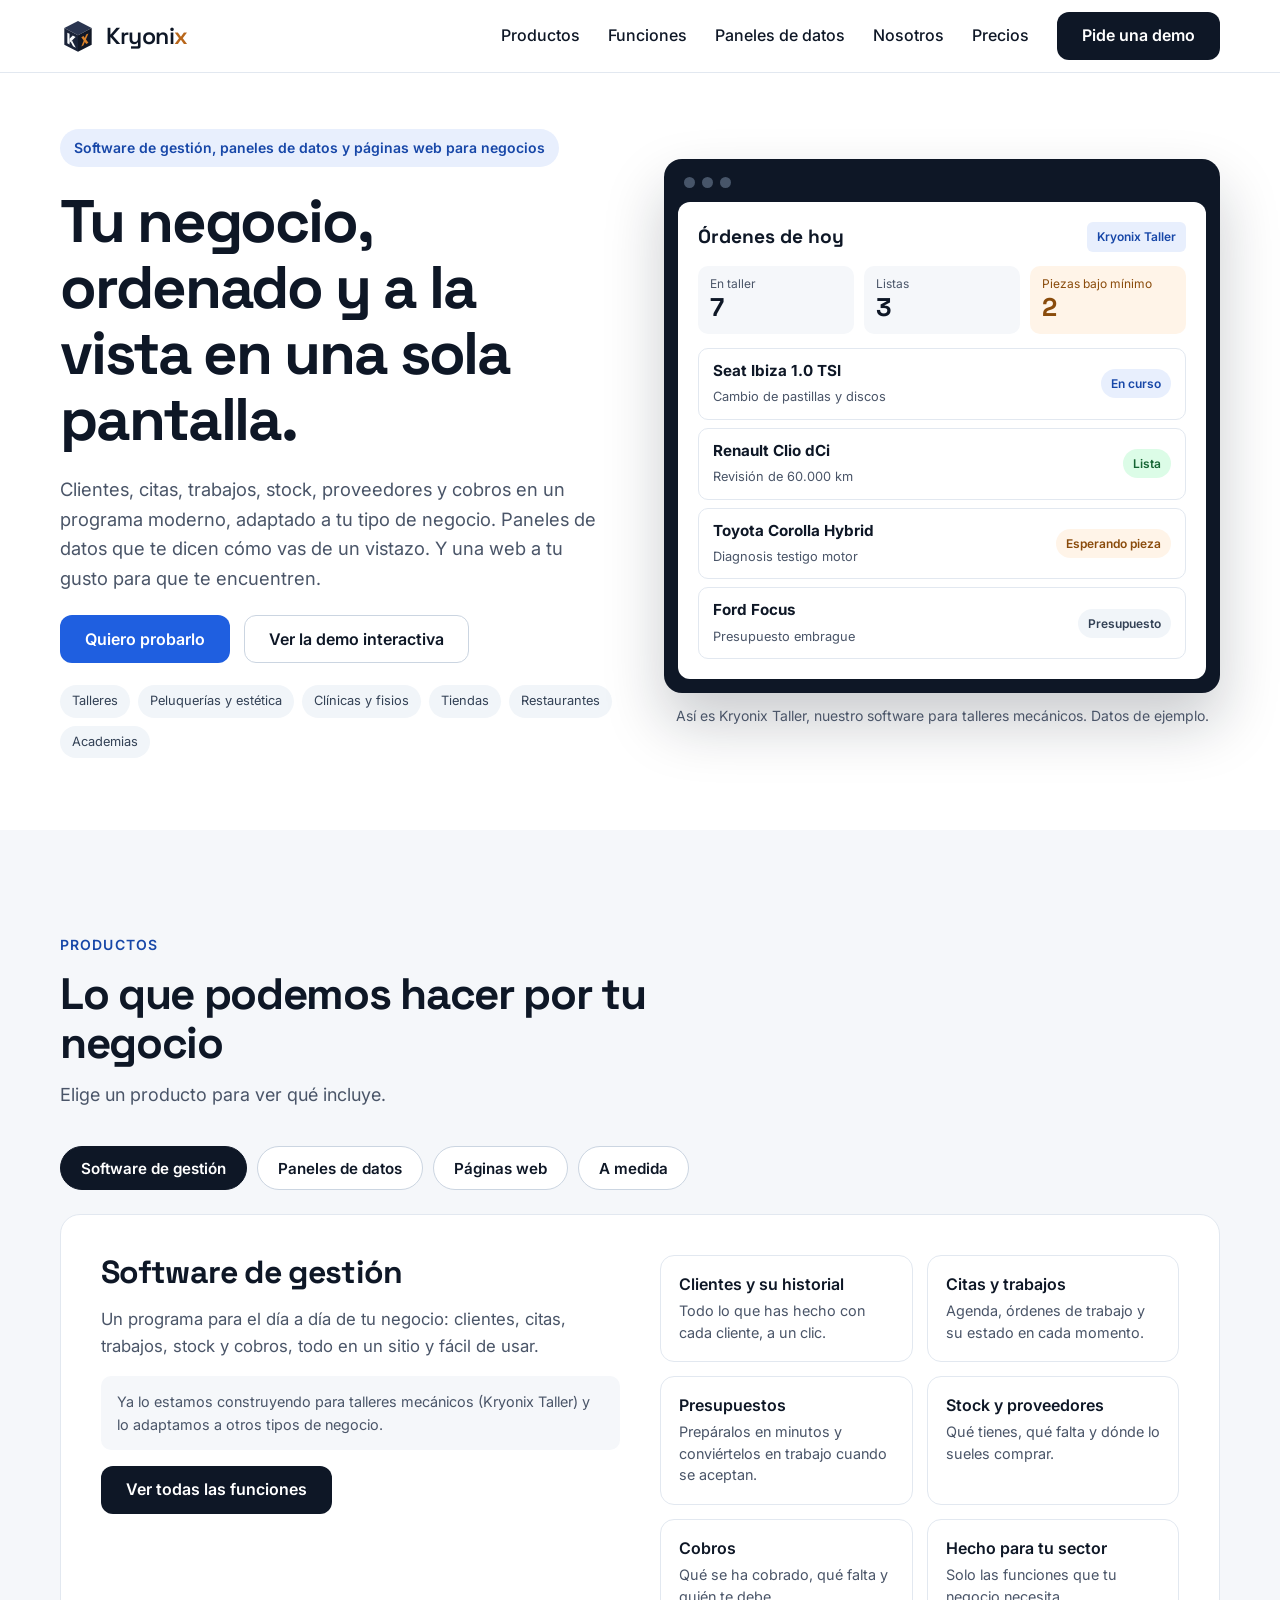
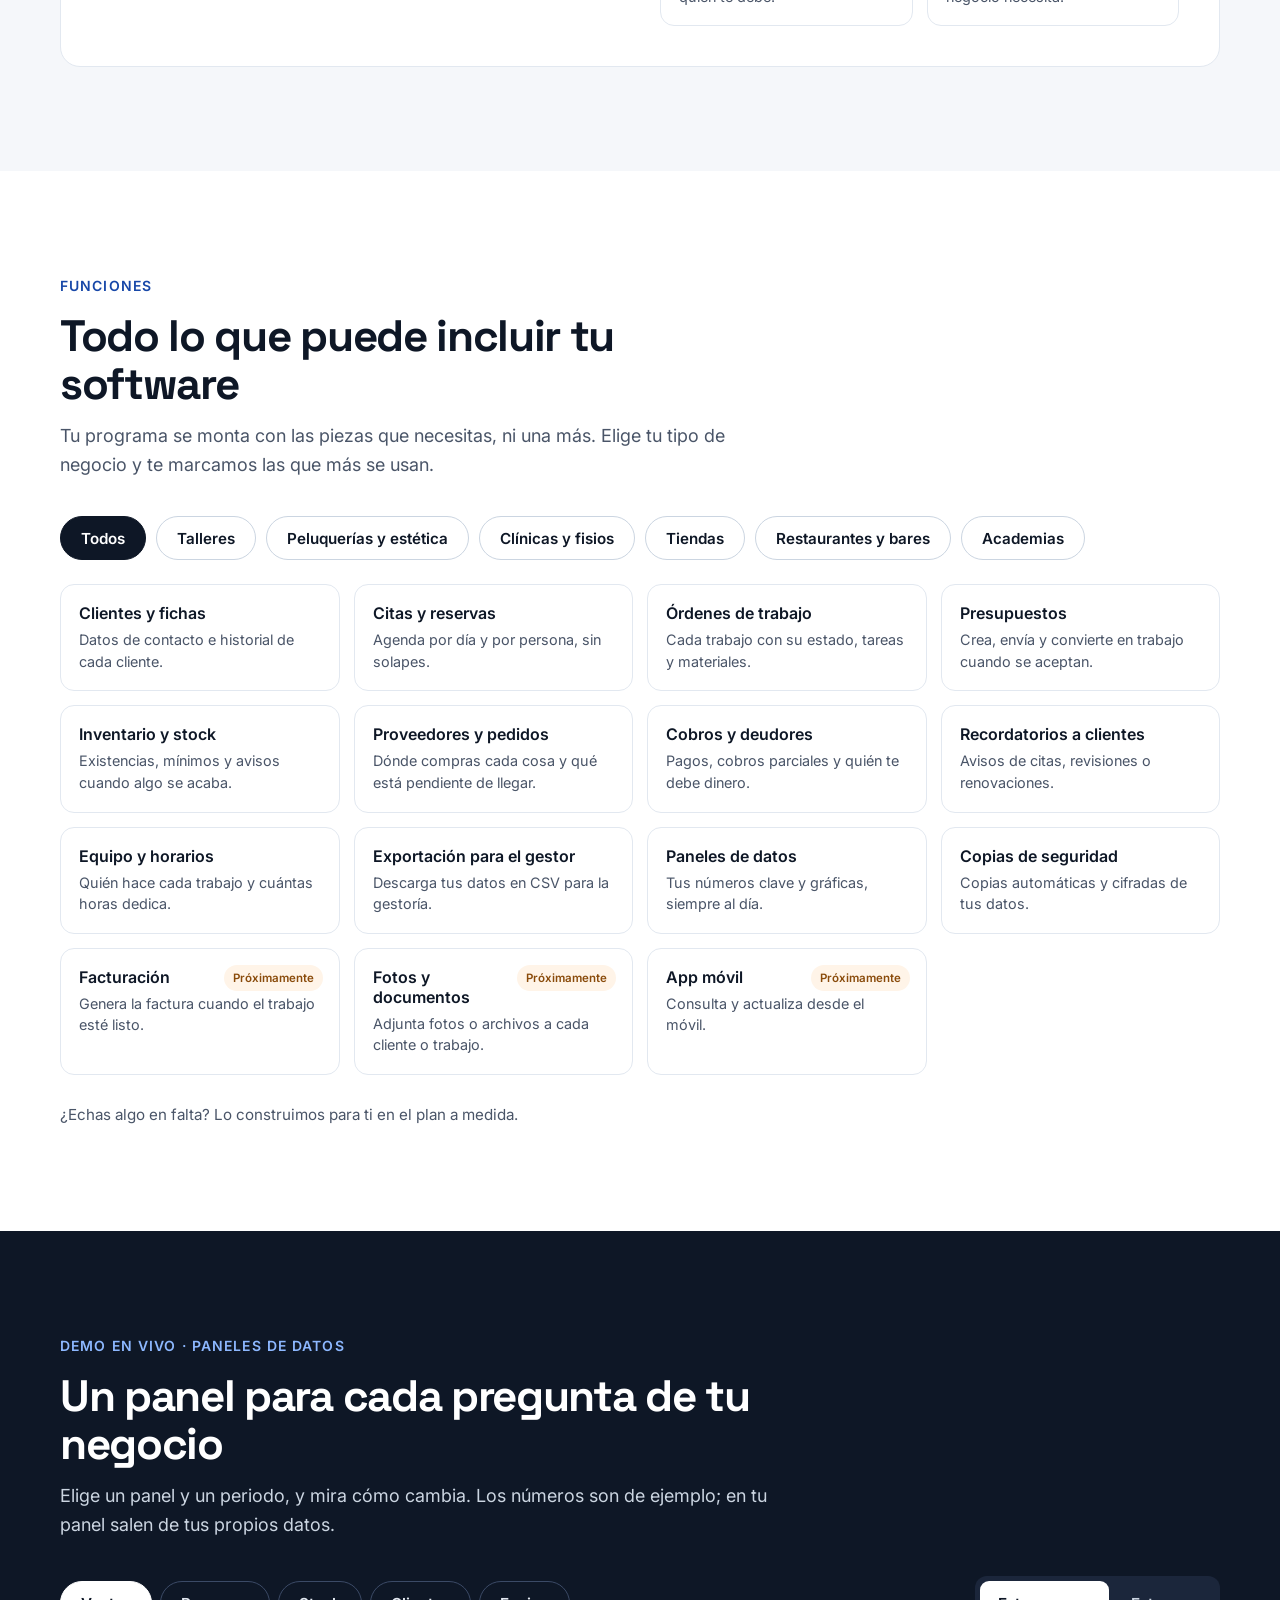
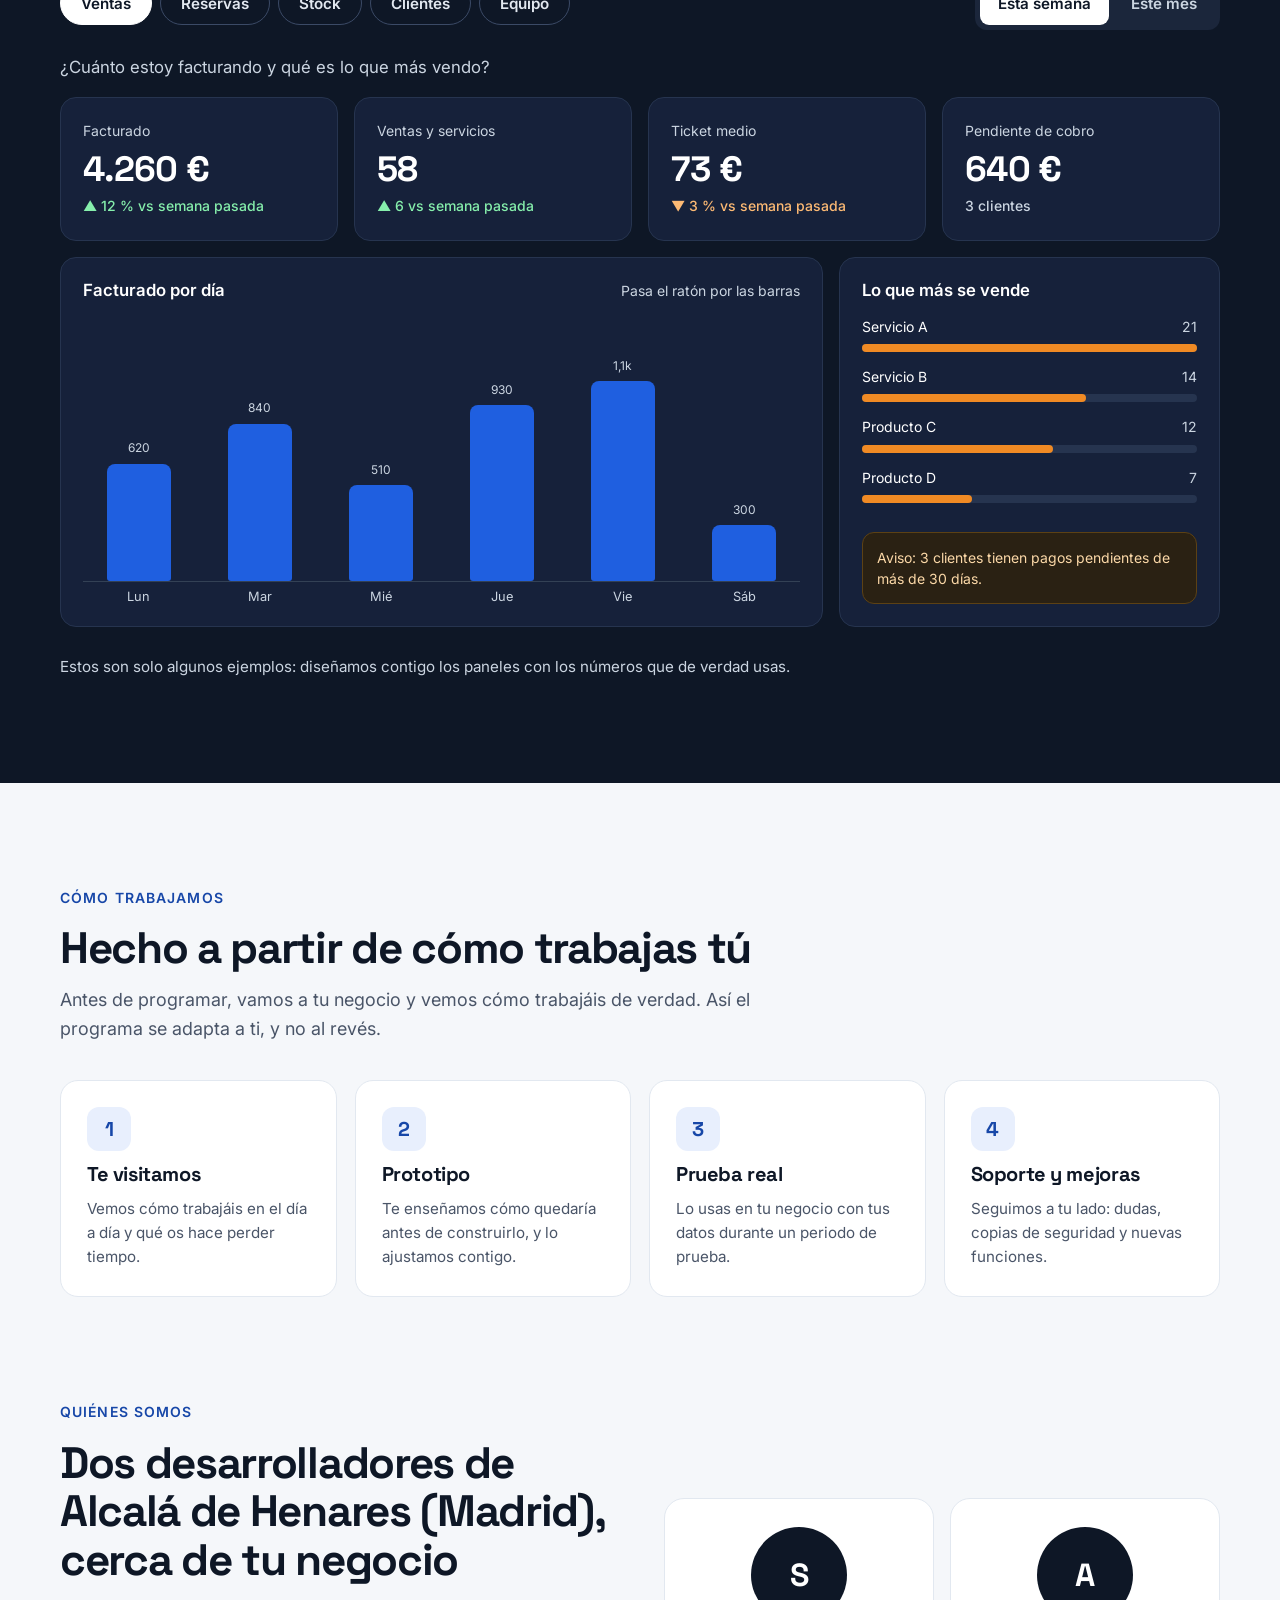
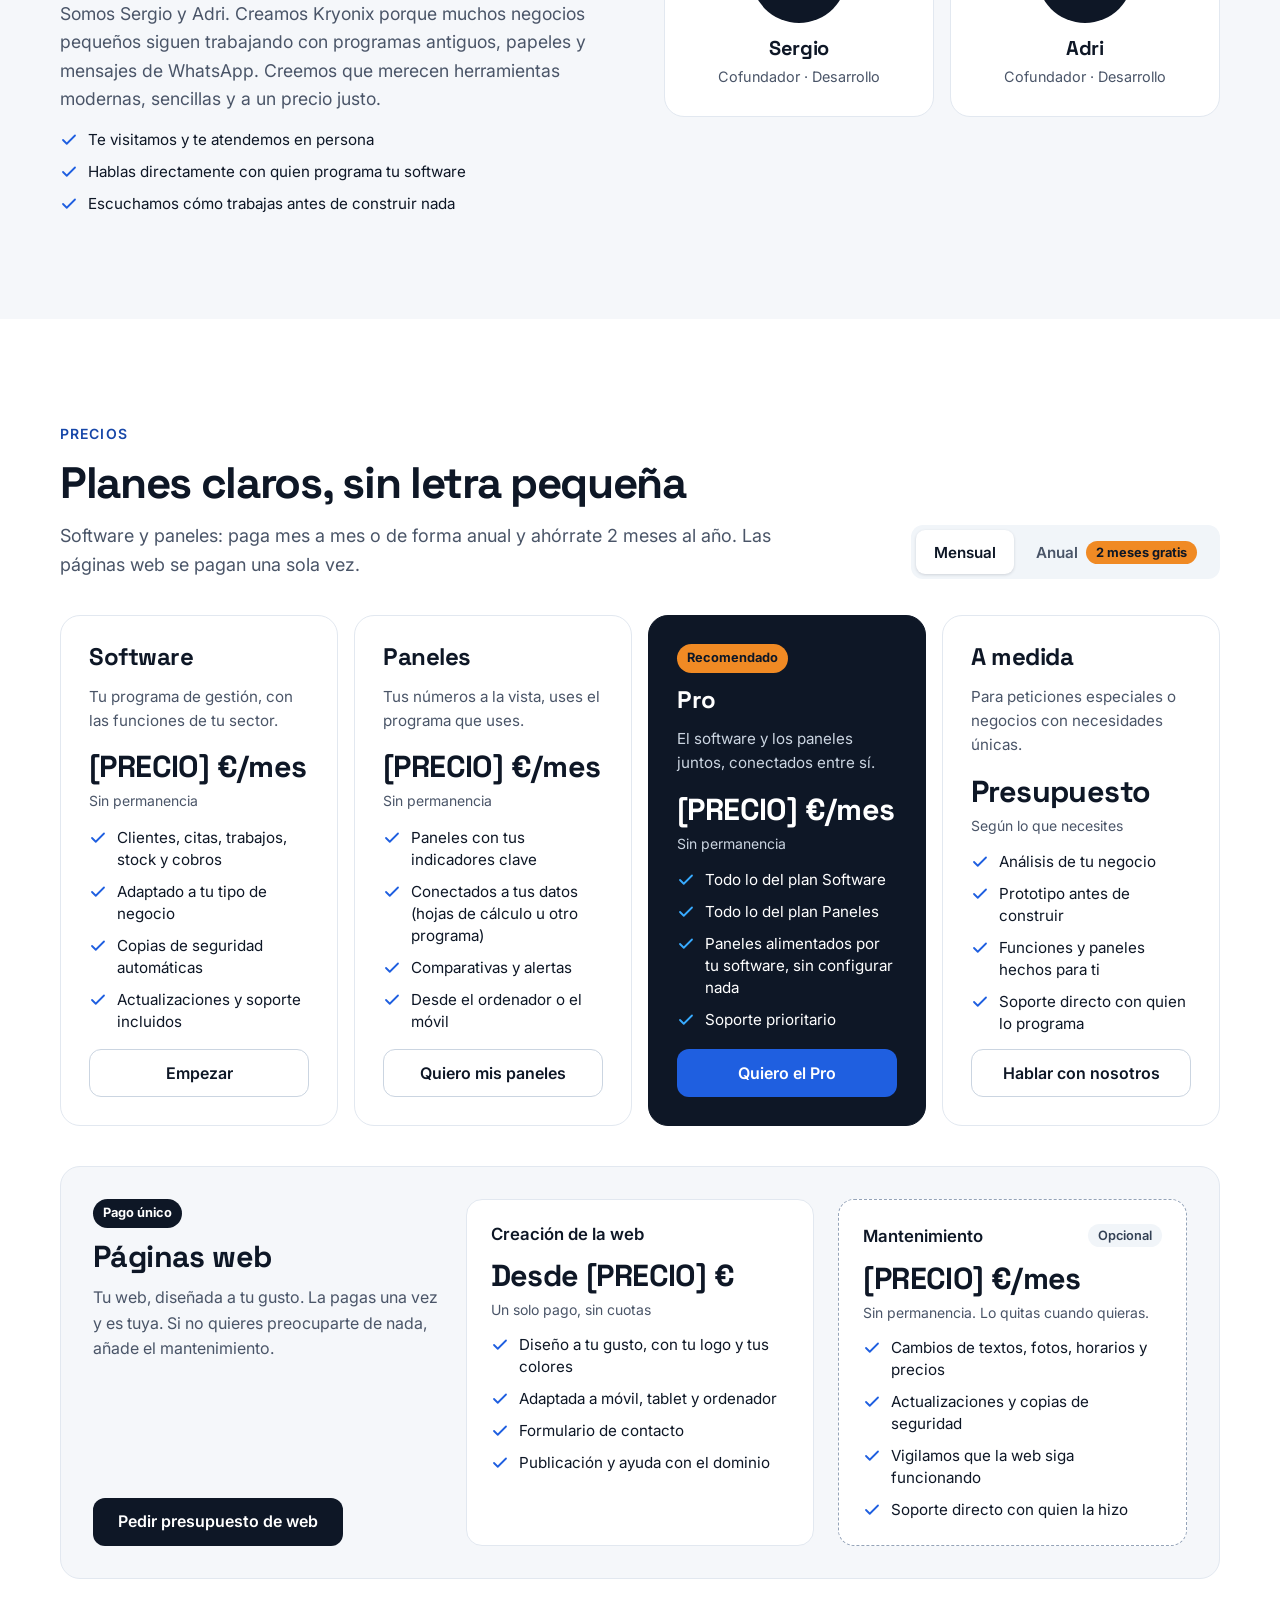
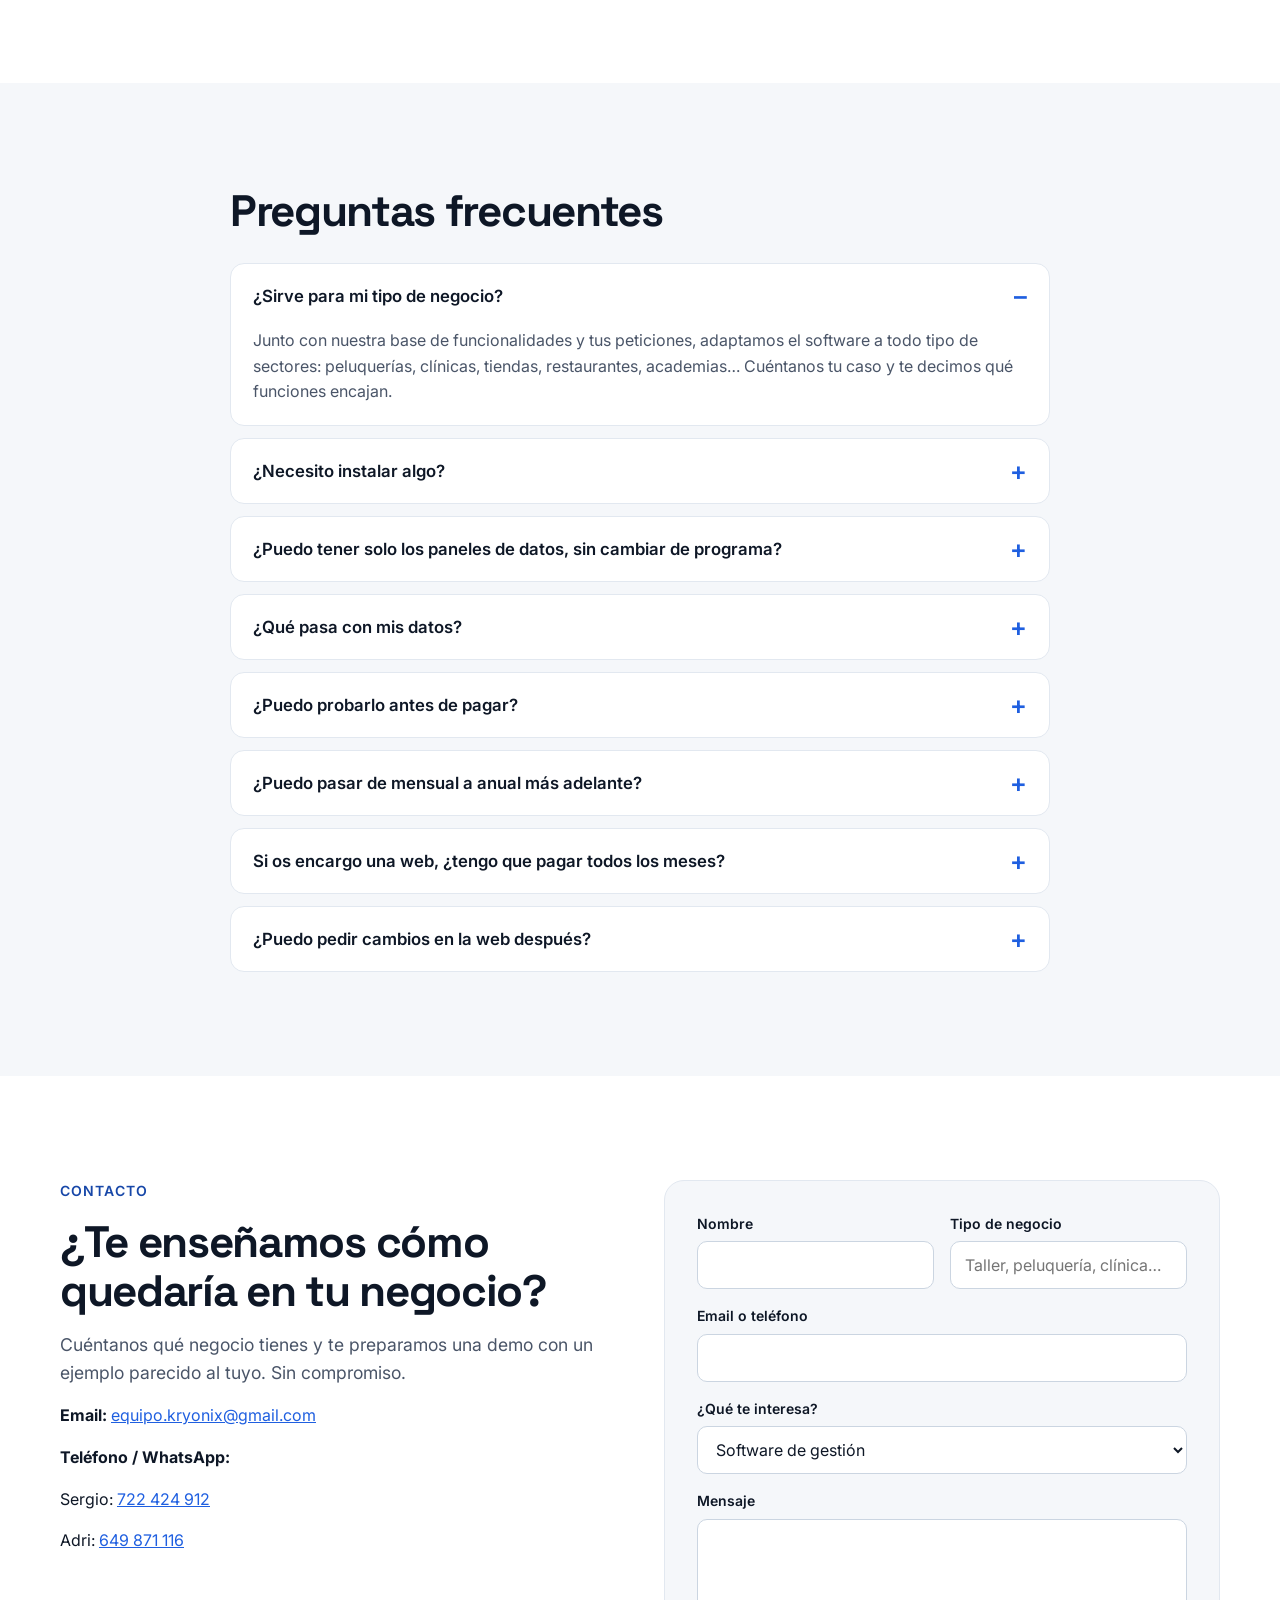
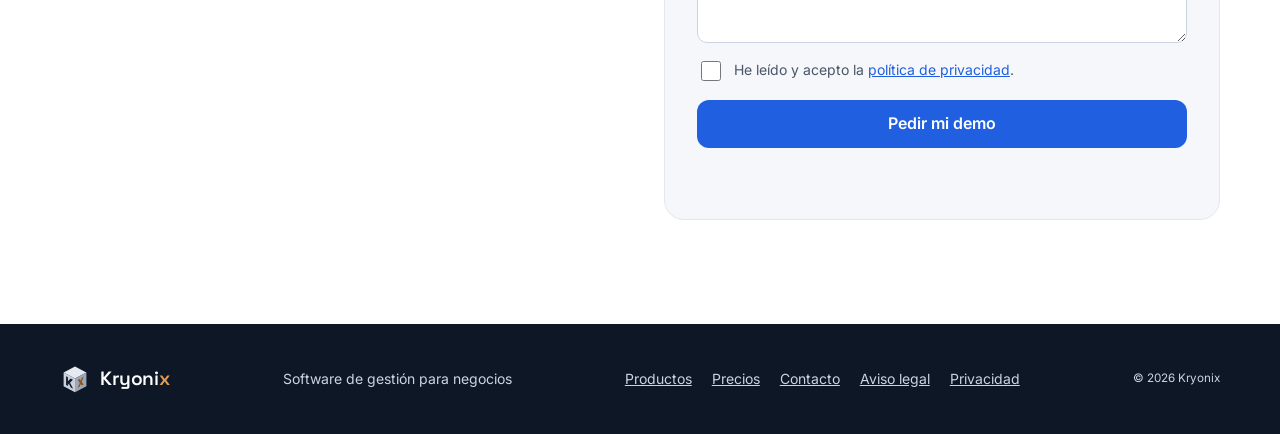
==== commit 856225ef: "Sección Quiénes somos y fuentes alojadas en local" ====
--- a/index.html
+++ b/index.html
@@ -21,11 +21,6 @@
   <meta property="og:image" content="img/logo-512.png">
   <meta property="og:type" content="website">
 
-  <!-- Fuentes de Google. "preconnect" adelanta la conexión para que carguen antes -->
-  <link rel="preconnect" href="https://fonts.googleapis.com">
-  <link rel="preconnect" href="https://fonts.gstatic.com" crossorigin>
-  <link href="https://fonts.googleapis.com/css2?family=Inter:wght@400;500;600&family=Space+Grotesk:wght@500;600;700&display=swap" rel="stylesheet">
-
   <link rel="stylesheet" href="css/styles.css">
 
   <!-- "defer": el JS se descarga a la vez que el HTML, pero se ejecuta cuando el HTML ya está listo -->
@@ -54,6 +49,7 @@
         <li><a href="#productos">Productos</a></li>
         <li><a href="#modulos">Funciones</a></li>
         <li><a href="#demo">Paneles de datos</a></li>
+        <li><a href="#nosotros">Nosotros</a></li>
         <li><a href="#precios">Precios</a></li>
         <li><a href="#contacto" class="boton boton--oscuro">Pide una demo</a></li>
       </ul>
@@ -295,6 +291,34 @@
       </div>
     </section>
 
+    <!-- ============ QUIÉNES SOMOS ============ -->
+    <section id="nosotros" class="seccion seccion--seguida">
+      <div class="contenedor nosotros">
+        <div class="nosotros__texto">
+          <span class="antetitulo">Quiénes somos</span>
+          <h2>Dos desarrolladores de Alcalá de Henares (Madrid), cerca de tu negocio</h2>
+          <p>Somos Sergio y Adri. Creamos Kryonix porque muchos negocios pequeños siguen trabajando con programas antiguos, papeles y mensajes de WhatsApp. Creemos que merecen herramientas modernas, sencillas y a un precio justo.</p>
+          <ul class="lista-check">
+            <li>Te visitamos y te atendemos en persona</li>
+            <li>Hablas directamente con quien programa tu software</li>
+            <li>Escuchamos cómo trabajas antes de construir nada</li>
+          </ul>
+        </div>
+        <ul class="equipo">
+          <li class="persona">
+            <span class="persona__foto" aria-hidden="true">S</span>
+            <h3>Sergio</h3>
+            <p>Cofundador · Desarrollo</p>
+          </li>
+          <li class="persona">
+            <span class="persona__foto" aria-hidden="true">A</span>
+            <h3>Adri</h3>
+            <p>Cofundador · Desarrollo</p>
+          </li>
+        </ul>
+      </div>
+    </section>
+
     <!-- ============ PRECIOS ============ -->
     <section id="precios" class="seccion seccion--blanca">
       <div class="contenedor">
@@ -412,7 +436,7 @@
         <div class="faq">
           <details open>
             <summary>¿Sirve para mi tipo de negocio?</summary>
-            <p>Empezamos con talleres mecánicos y adaptamos el software a otros sectores: peluquerías, clínicas, tiendas, restaurantes, academias… Cuéntanos tu caso y te decimos qué funciones encajan.</p>
+            <p>Junto con nuestra base de funcionalidades y tus peticiones, adaptamos el software a todo tipo de sectores: peluquerías, clínicas, tiendas, restaurantes, academias… Cuéntanos tu caso y te decimos qué funciones encajan.</p>
           </details>
           <details>
             <summary>¿Necesito instalar algo?</summary>
@@ -461,7 +485,7 @@
 
         <!-- action: la dirección de Formspree a la que se envían los datos (hay que crear la cuenta).
              Si el JS falla, el formulario se envía igual de forma normal: eso se llama "mejora progresiva" -->
-        <form class="formulario" id="formulario" action="https://formspree.io/f/TU_ID_DE_FORMSPREE" method="POST">
+        <form class="formulario" id="formulario" action="https://formspree.io/f/mvkadgkl" method="POST">
           <div class="formulario__fila">
             <div class="campo">
               <label for="nombre">Nombre</label>
--- a/css/styles.css
+++ b/css/styles.css
@@ -8,7 +8,22 @@
 /* ---------- 1. VARIABLES ----------
    Guardamos colores, tamaños y radios en un solo sitio. Si mañana cambia el
    azul de la marca, se cambia aquí y se actualiza en toda la web. */
-:root {
+/* Fuentes alojadas en nuestra web (no en Google) */
+@font-face {
+  font-family: 'Inter';
+  src: url('../fonts/inter.ttf') format('truetype');
+  font-weight: 100 900;
+  font-style: normal;
+  font-display: swap;
+}
+@font-face {
+  font-family: 'Space Grotesk';
+  src: url('../fonts/space-grotesk.ttf') format('truetype');
+  font-weight: 300 700;
+  font-style: normal;
+  font-display: swap;
+}
+   :root {
   --tinta: #0E1726;          /* texto principal y fondos oscuros */
   --tinta-suave: #4A5568;    /* texto secundario (contraste 7:1 sobre blanco) */
   --fondo: #F5F7FA;          /* fondo gris muy claro */
@@ -629,3 +644,42 @@
 .legal h1 { font-size: 2.4rem; margin-top: 24px; }
 .legal h2 { font-size: 1.25rem; margin-top: 16px; }
 .legal p { color: var(--tinta-suave); }
+
+/* --- Quiénes somos --- */
+/* Va justo después de "Cómo trabajamos", con el mismo fondo: le quitamos el
+   espacio de arriba para que no quede un hueco doble entre las dos */
+.seccion--seguida { padding-top: 0; }
+.nosotros {
+  display: grid;
+  grid-template-columns: repeat(auto-fit, minmax(min(100%, 380px), 1fr));
+  gap: 48px;
+  align-items: center;
+}
+.nosotros__texto { display: flex; flex-direction: column; gap: 16px; }
+.nosotros__texto .antetitulo { margin-bottom: 0; }
+.nosotros__texto p { color: var(--tinta-suave); font-size: 1.1rem; }
+.equipo { display: grid; grid-template-columns: repeat(2, minmax(0, 1fr)); gap: 16px; }
+.persona {
+  display: flex;
+  flex-direction: column;
+  align-items: center;
+  gap: 6px;
+  text-align: center;
+  background: var(--blanco);
+  border: 1px solid var(--borde);
+  border-radius: var(--radio-grande);
+  padding: 28px 16px;
+}
+.persona__foto {
+  width: 96px;
+  height: 96px;
+  border-radius: 50%;           /* un cuadrado con radio del 50 % es un círculo */
+  object-fit: cover;            /* si es una foto, la recorta sin deformarla */
+  display: grid;
+  place-items: center;
+  background: var(--tinta);
+  color: var(--blanco);
+  font: 700 2rem var(--fuente-titulos);
+  margin-bottom: 8px;
+}
+.persona p { font-size: .9rem; color: var(--tinta-suave); }
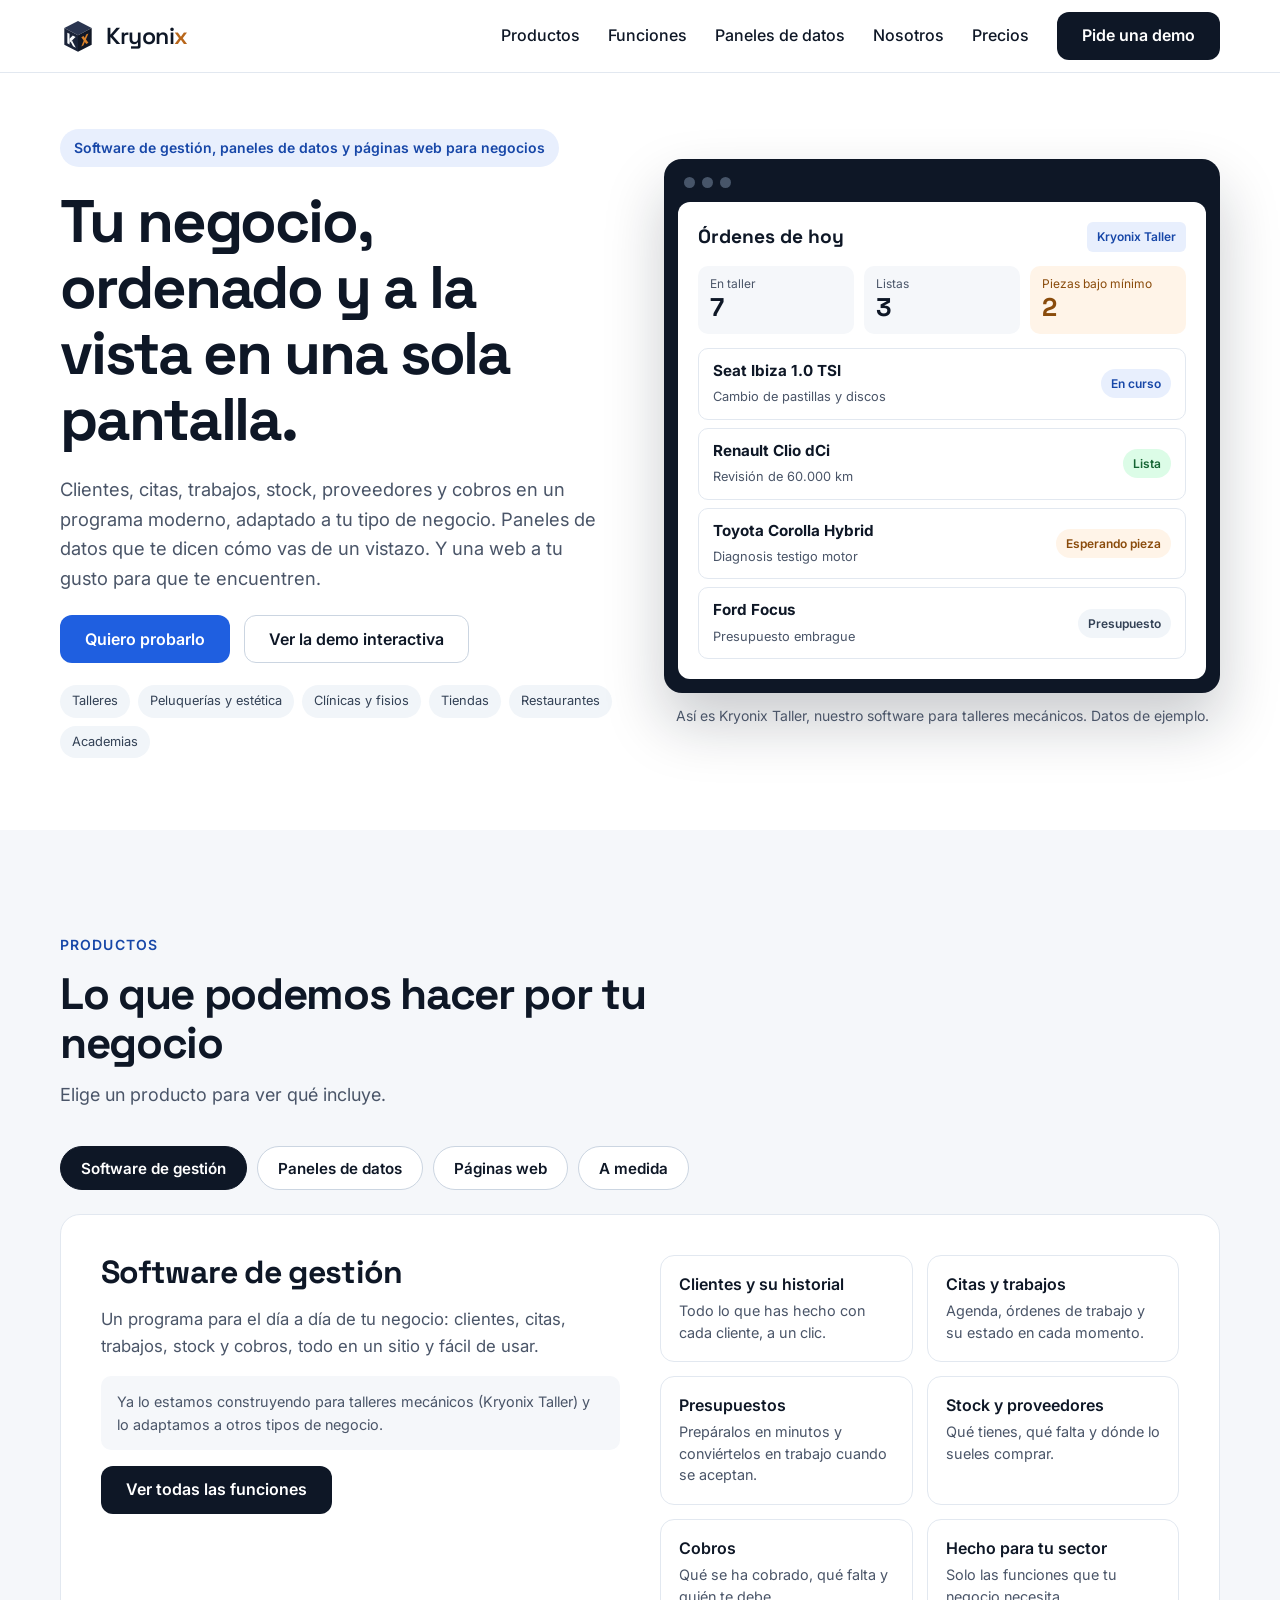
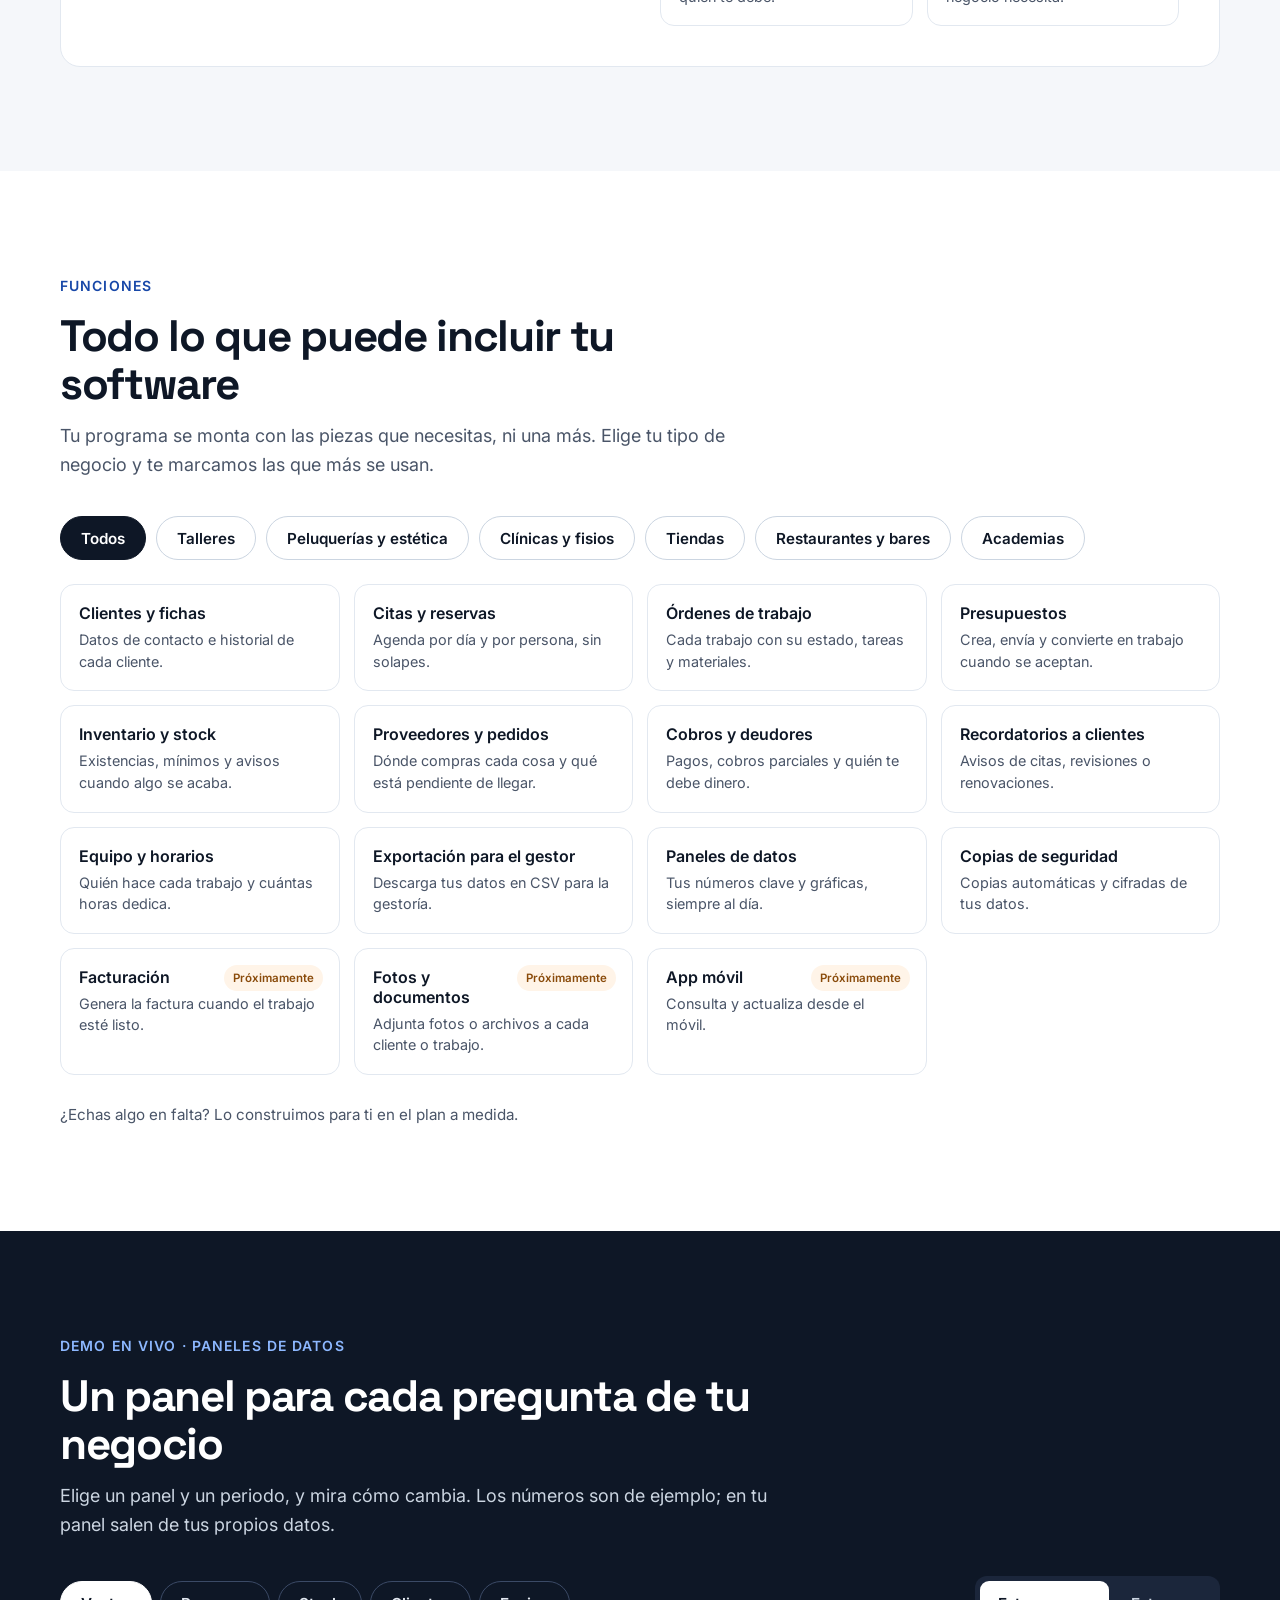
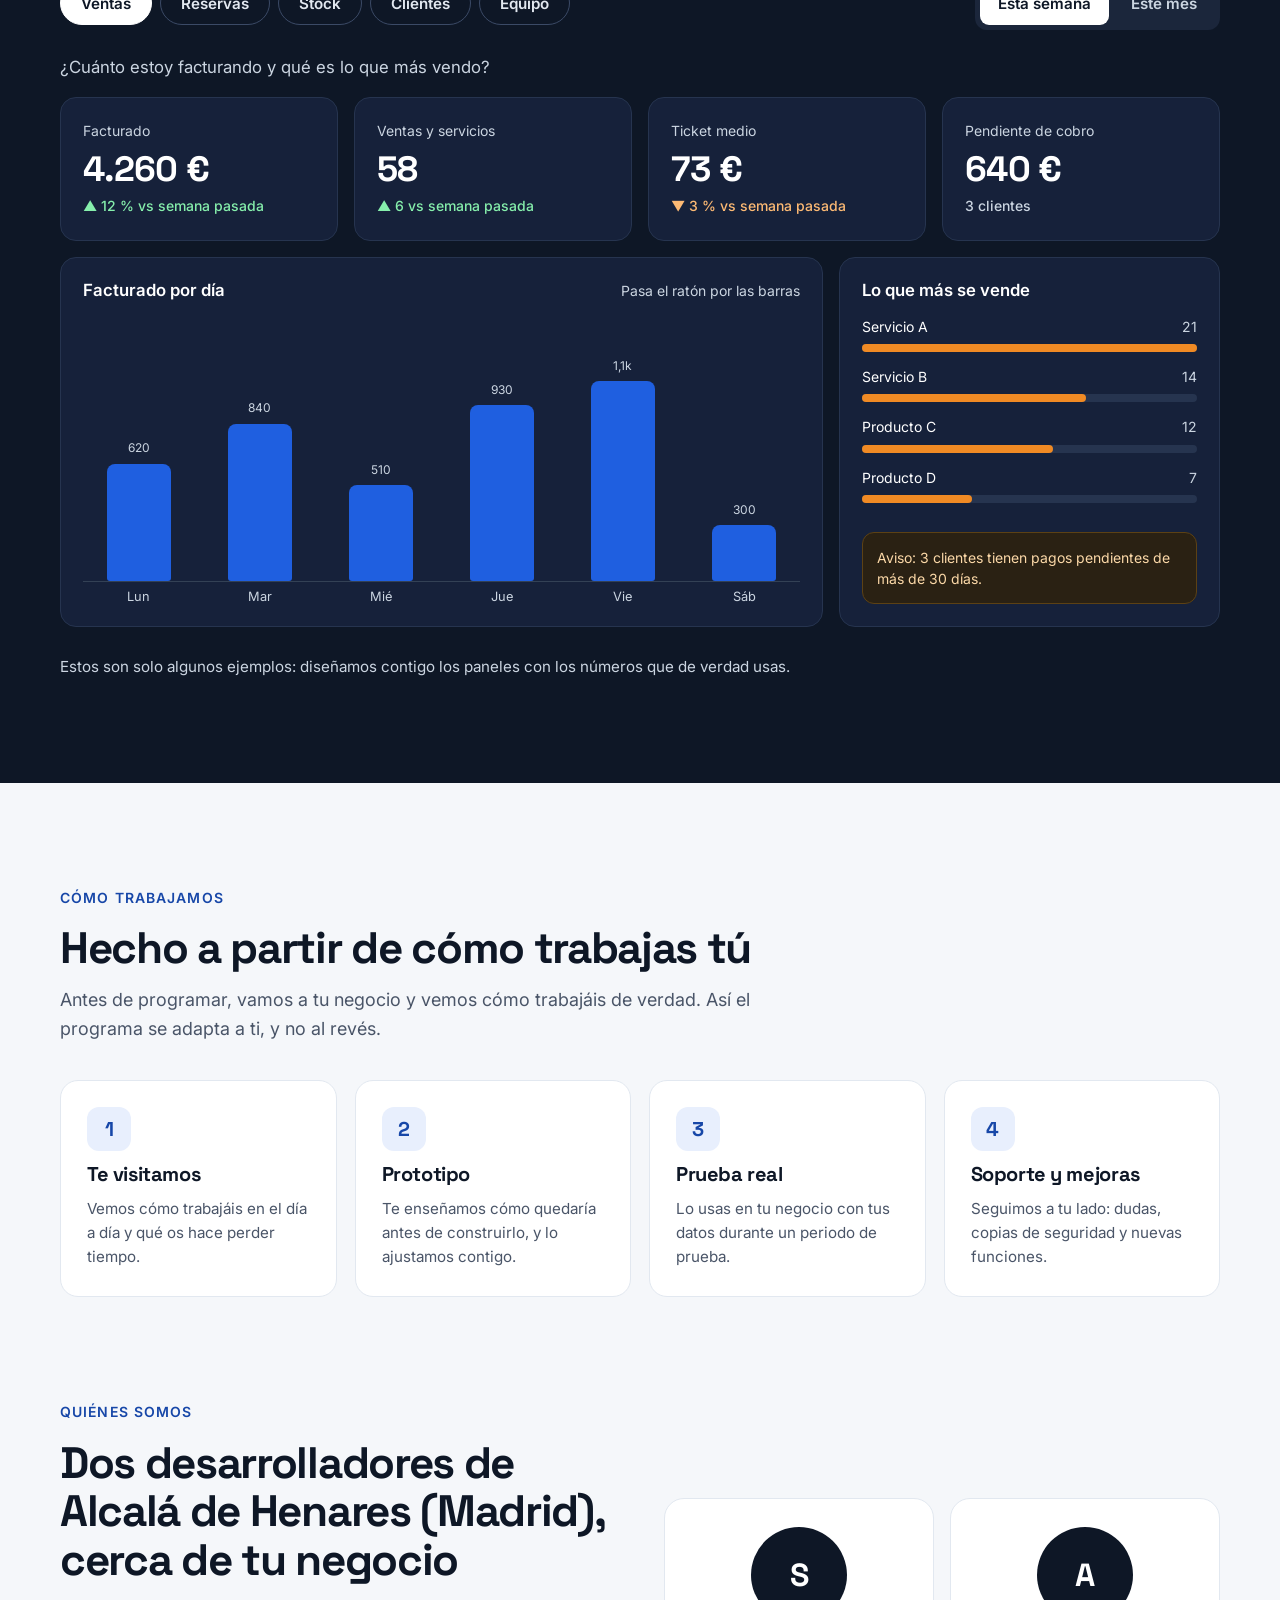
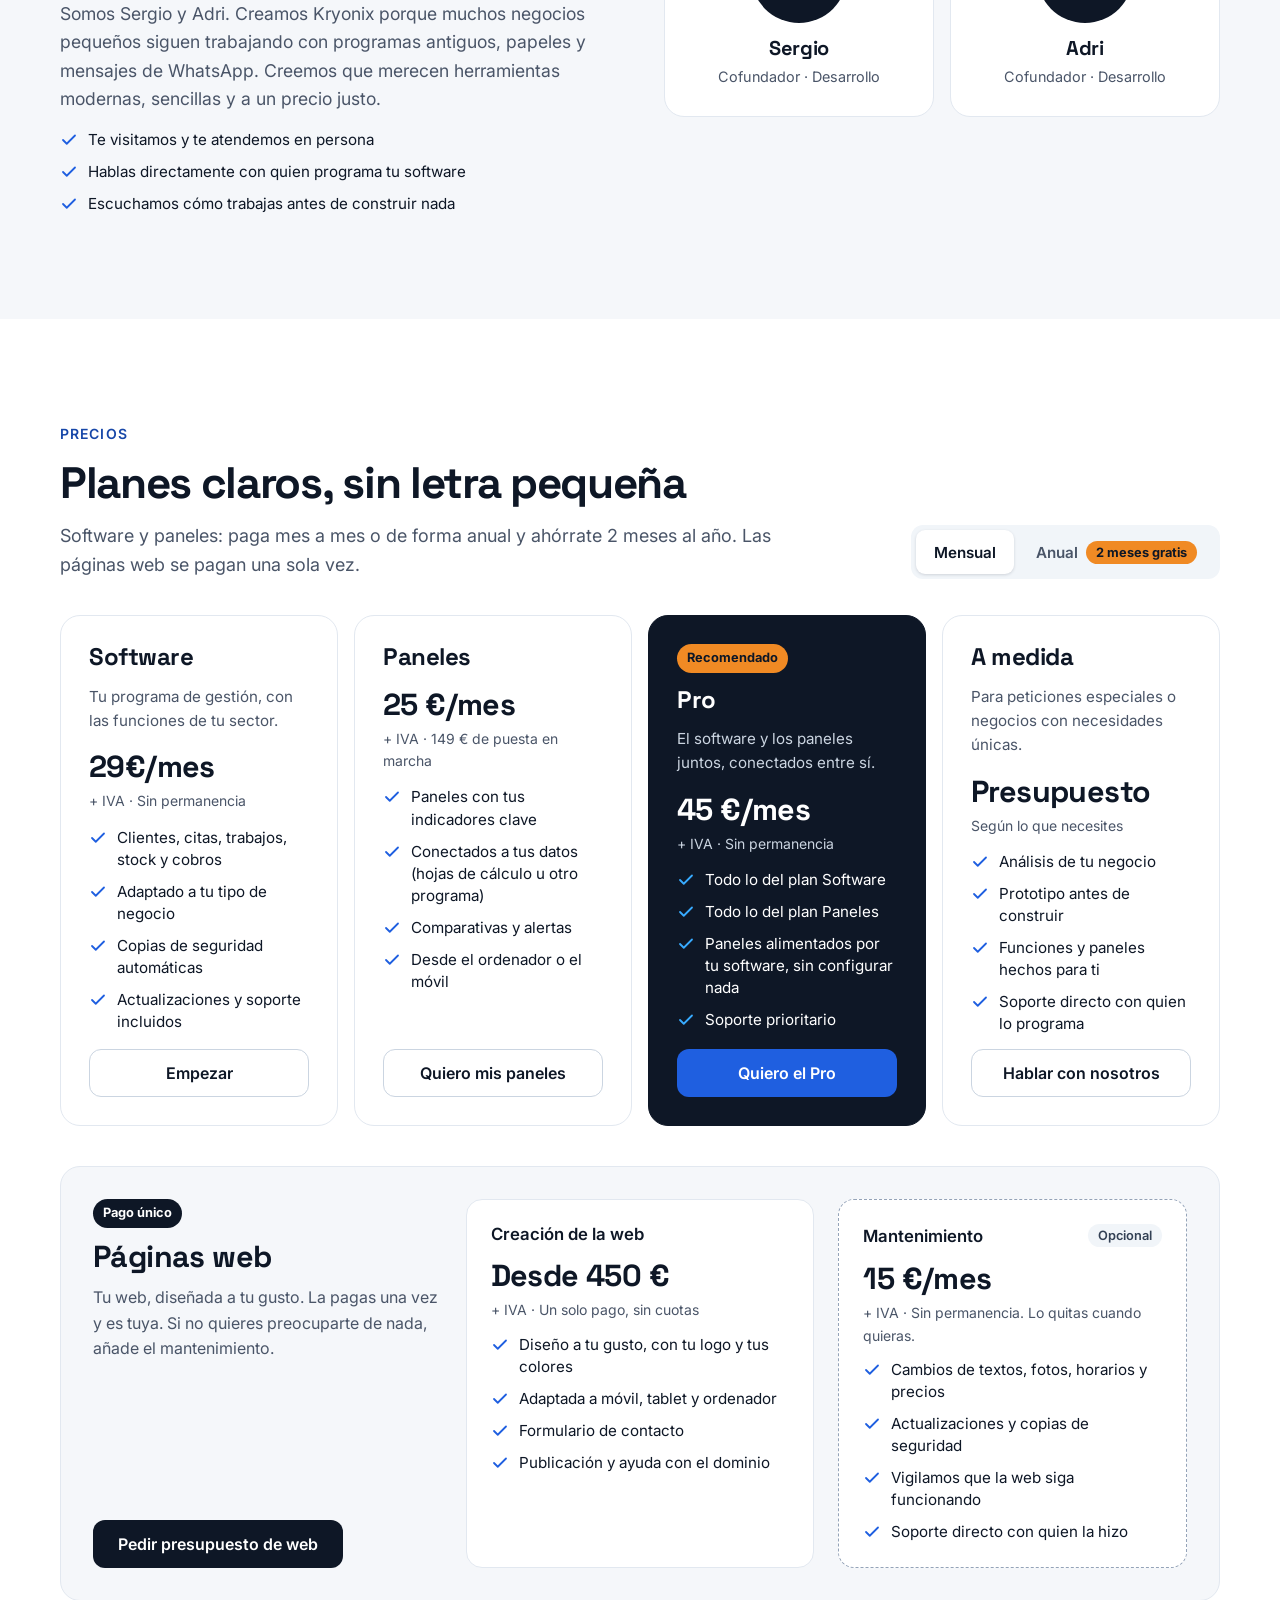
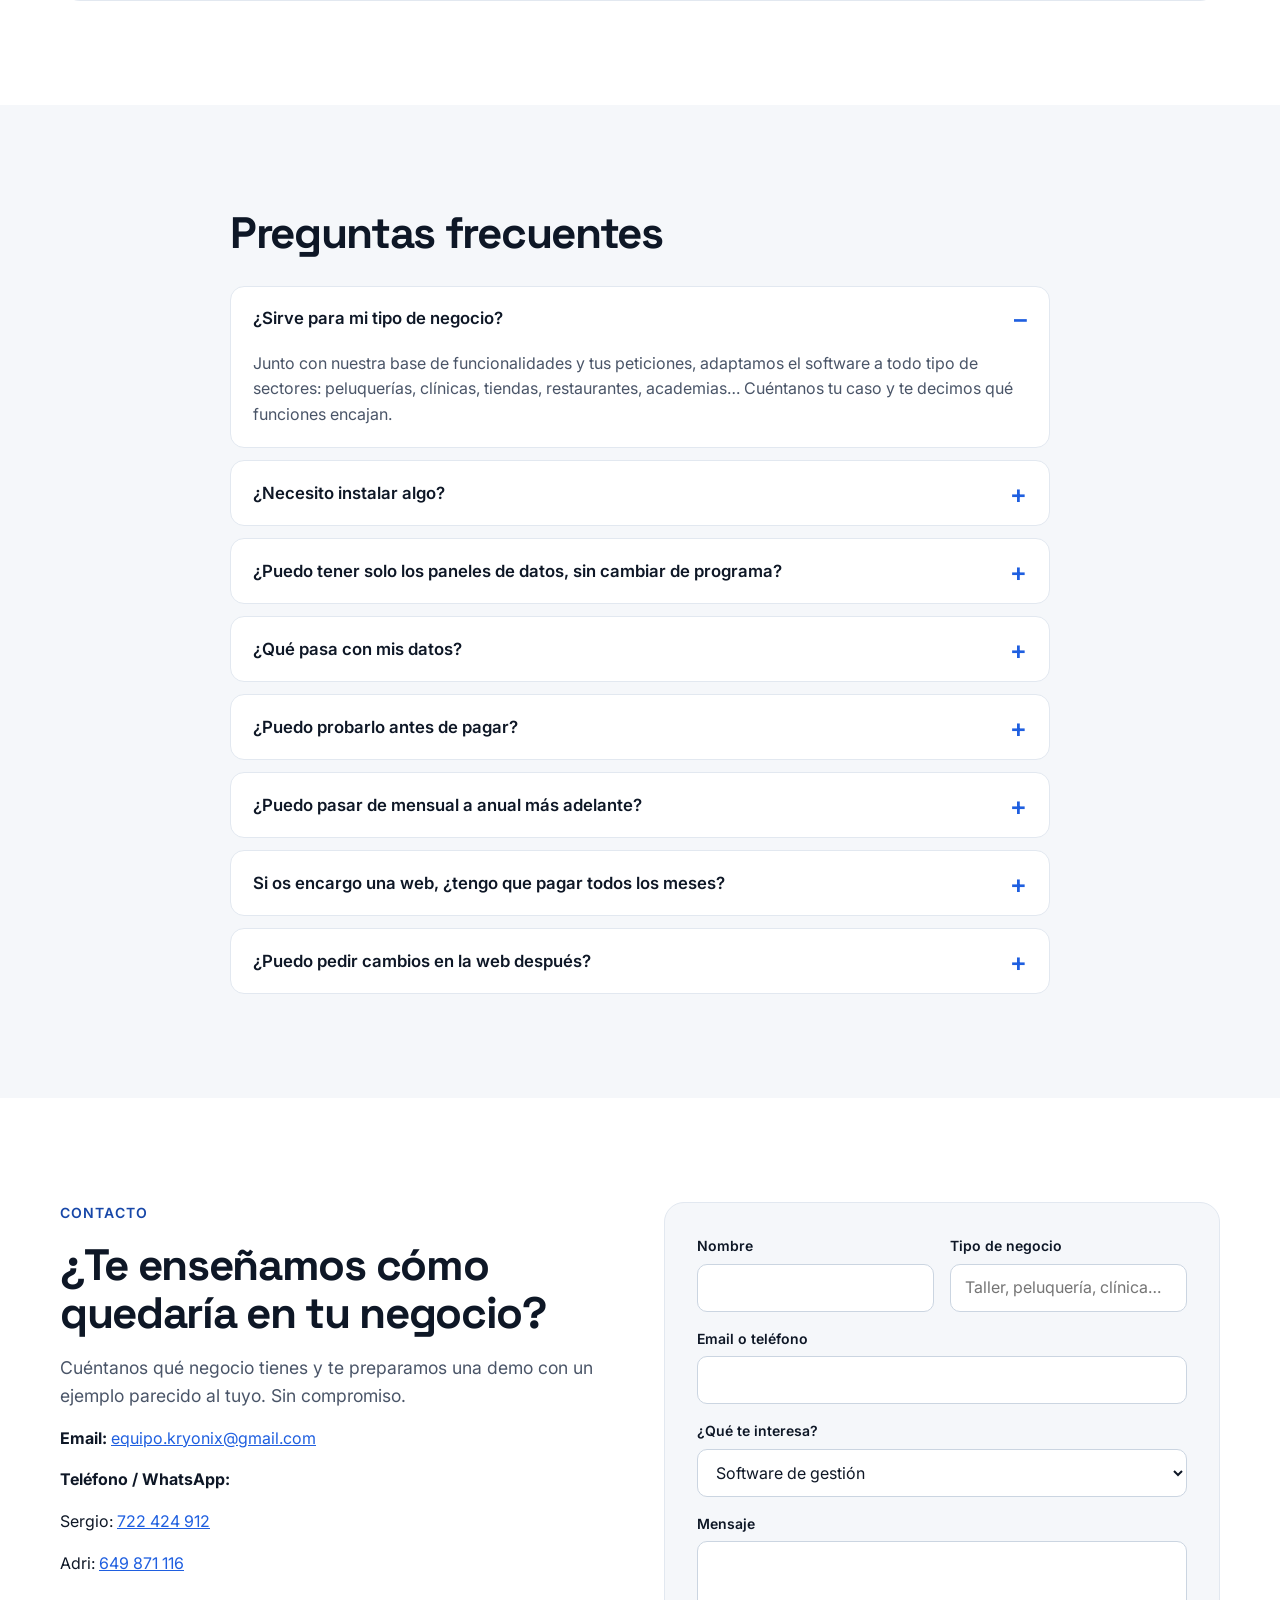
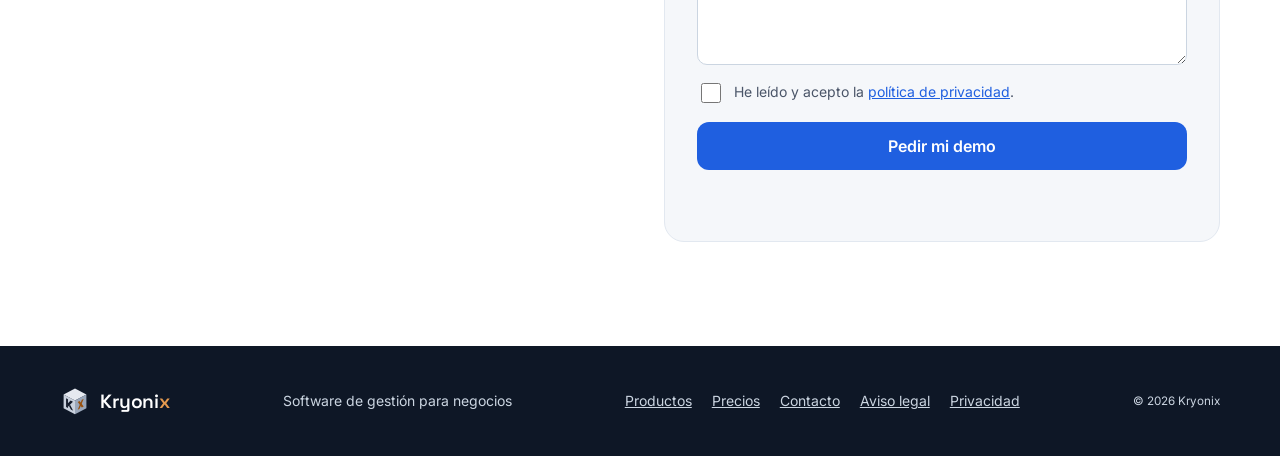
==== commit e7ab364f: "Precios de los planes y de las páginas web" ====
--- a/index.html
+++ b/index.html
@@ -339,8 +339,8 @@
           <article class="plan">
             <h3>Software</h3>
             <p class="plan__para">Tu programa de gestión, con las funciones de tu sector.</p>
-            <p class="plan__precio" data-mensual="[PRECIO] €/mes" data-anual="[PRECIO] €/año">[PRECIO] €/mes</p>
-            <p class="plan__nota" data-mensual="Sin permanencia" data-anual="Te ahorras 2 meses frente al pago mensual">Sin permanencia</p>
+            <p class="plan__precio" data-mensual="29€/mes" data-anual="290€/año">29€/mes</p>
+            <p class="plan__nota" data-mensual="+ IVA · Sin permanencia" data-anual="+ IVA · Te ahorras 2 meses frente al pago mensual">+ IVA · Sin permanencia</p>
             <ul class="lista-check">
               <li>Clientes, citas, trabajos, stock y cobros</li>
               <li>Adaptado a tu tipo de negocio</li>
@@ -352,9 +352,8 @@
 
           <article class="plan">
             <h3>Paneles</h3>
-            <p class="plan__para">Tus números a la vista, uses el programa que uses.</p>
-            <p class="plan__precio" data-mensual="[PRECIO] €/mes" data-anual="[PRECIO] €/año">[PRECIO] €/mes</p>
-            <p class="plan__nota" data-mensual="Sin permanencia" data-anual="Te ahorras 2 meses frente al pago mensual">Sin permanencia</p>
+            <p class="plan__precio" data-mensual="25 €/mes" data-anual="250 €/año">25 €/mes</p>
+            <p class="plan__nota" data-mensual="+ IVA · 149 € de puesta en marcha" data-anual="+ IVA · 149 € de puesta en marcha · 2 meses gratis">+ IVA · 149 € de puesta en marcha</p>
             <ul class="lista-check">
               <li>Paneles con tus indicadores clave</li>
               <li>Conectados a tus datos (hojas de cálculo u otro programa)</li>
@@ -368,8 +367,8 @@
             <span class="insignia">Recomendado</span>
             <h3>Pro</h3>
             <p class="plan__para">El software y los paneles juntos, conectados entre sí.</p>
-            <p class="plan__precio" data-mensual="[PRECIO] €/mes" data-anual="[PRECIO] €/año">[PRECIO] €/mes</p>
-            <p class="plan__nota" data-mensual="Sin permanencia" data-anual="Te ahorras 2 meses frente al pago mensual">Sin permanencia</p>
+                        <p class="plan__precio" data-mensual="45 €/mes" data-anual="450 €/año">45 €/mes</p>
+            <p class="plan__nota" data-mensual="+ IVA · Sin permanencia" data-anual="+ IVA · Te ahorras 2 meses frente al pago mensual">+ IVA · Sin permanencia</p>
             <ul class="lista-check">
               <li>Todo lo del plan Software</li>
               <li>Todo lo del plan Paneles</li>
@@ -404,8 +403,8 @@
           </div>
           <div class="web-precio__caja">
             <h4>Creación de la web</h4>
-            <p class="plan__precio">Desde [PRECIO] €</p>
-            <p class="plan__nota">Un solo pago, sin cuotas</p>
+            <p class="plan__precio">Desde 450 €</p>
+            <p class="plan__nota">+ IVA · Un solo pago, sin cuotas</p>
             <ul class="lista-check">
               <li>Diseño a tu gusto, con tu logo y tus colores</li>
               <li>Adaptada a móvil, tablet y ordenador</li>
@@ -415,8 +414,8 @@
           </div>
           <div class="web-precio__caja web-precio__caja--opcional">
             <h4>Mantenimiento <span class="insignia insignia--gris">Opcional</span></h4>
-            <p class="plan__precio">[PRECIO] €/mes</p>
-            <p class="plan__nota">Sin permanencia. Lo quitas cuando quieras.</p>
+            <p class="plan__precio">15 €/mes</p>
+            <p class="plan__nota">+ IVA · Sin permanencia. Lo quitas cuando quieras.</p>
             <ul class="lista-check">
               <li>Cambios de textos, fotos, horarios y precios</li>
               <li>Actualizaciones y copias de seguridad</li>
